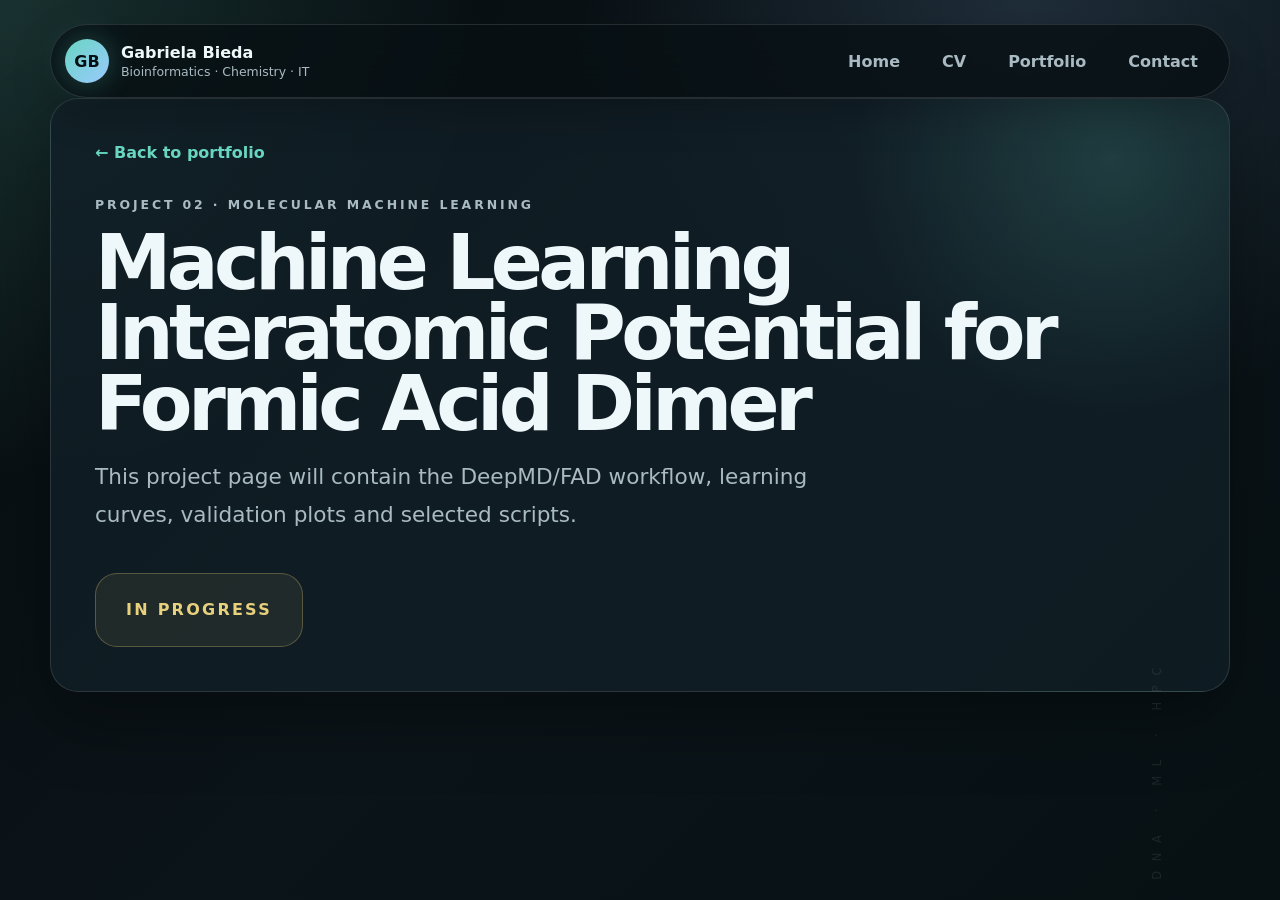
==== projects/deepmd/index.html @ 8527cbe6 "Restructure portfolio projects and CSS file" ====
<!DOCTYPE html>
<html lang="en">
<head>
  <meta charset="UTF-8" />
  <meta name="viewport" content="width=device-width, initial-scale=1.0" />
  <title>Machine Learning Interatomic Potential for Formic Acid Dimer | Gabriela Bieda</title>
  <link rel="stylesheet" href="../../css/main.css" />
  <link rel="stylesheet" href="../../css/portfolio_start.css" />
</head>
<body>
  <div class="site">
    <header class="topbar">
      <a class="brand" href="../../index.html#home" aria-label="Go to home page">
        <span class="brand-mark">GB</span>
        <span>
          <strong>Gabriela Bieda</strong>
          <small>Bioinformatics · Chemistry · IT</small>
        </span>
      </a>

      <nav class="nav" aria-label="Main navigation">
        <a class="nav-link" href="../../index.html#home">Home</a>
        <a class="nav-link" href="../../index.html#cv">CV</a>
        <a class="nav-link" href="../../index.html#portfolio">Portfolio</a>
        <a class="nav-link" href="../../index.html#contact">Contact</a>
      </nav>
    </header>

    <main class="project-layout">
      <section class="project-hero placeholder-hero">
        <a class="back-link" href="../../index.html#portfolio">← Back to portfolio</a>
        <p class="eyebrow">Project 02 · Molecular machine learning</p>
        <h1>Machine Learning Interatomic Potential for Formic Acid Dimer</h1>
        <p class="lead">This project page will contain the DeepMD/FAD workflow, learning curves, validation plots and selected scripts.</p>
        <div class="status-card">In progress</div>
      </section>
    </main>
  </div>
</body>
</html>
---- css/main.css ----
:root {
  --bg: #081014;
  --bg-soft: #101b22;
  --panel: rgba(17, 31, 39, 0.86);
  --panel-strong: #132a36;
  --text: #eef8fb;
  --muted: #a9bac2;
  --line: rgba(255, 255, 255, 0.12);
  --accent: #68d6c1;
  --accent-2: #9ac9ff;
  --chem: #e8d17d;
  --shadow: 0 24px 70px rgba(0, 0, 0, 0.36);
  --radius: 28px;
}

* {
  box-sizing: border-box;
}

html {
  scroll-behavior: smooth;
}

body {
  margin: 0;
  min-height: 100vh;
  font-family: Inter, ui-sans-serif, system-ui, -apple-system, BlinkMacSystemFont, "Segoe UI", sans-serif;
  color: var(--text);
  background:
    radial-gradient(circle at top left, rgba(104, 214, 193, 0.18), transparent 30rem),
    radial-gradient(circle at 80% 0%, rgba(154, 201, 255, 0.14), transparent 28rem),
    linear-gradient(135deg, #070d10 0%, #0b1419 50%, #071114 100%);
}

body::before {
  content: "";
  position: fixed;
  inset: 0;
  pointer-events: none;
  opacity: 0.12;
  background-image:
    linear-gradient(rgba(255,255,255,.06) 1px, transparent 1px),
    linear-gradient(90deg, rgba(255,255,255,.06) 1px, transparent 1px);
  background-size: 44px 44px;
  mask-image: linear-gradient(to bottom, black, transparent 85%);
}

body::after {
  content: "C  H  N  O   ·   DNA   ·   ML   ·   HPC";
  position: fixed;
  right: -4rem;
  bottom: 3rem;
  transform: rotate(-90deg);
  color: rgba(255,255,255,0.08);
  letter-spacing: .6rem;
  font-size: .72rem;
  pointer-events: none;
}

a {
  color: inherit;
}

img {
  display: block;
  width: 100%;
}

h1,
h2,
h3,
p {
  margin-top: 0;
}

h1 {
  margin-bottom: 18px;
  font-size: clamp(2.8rem, 7vw, 6.6rem);
  line-height: .92;
  letter-spacing: -0.06em;
}

h2 {
  margin-bottom: 16px;
  font-size: clamp(1.8rem, 3.3vw, 3.1rem);
  letter-spacing: -0.04em;
}

h3 {
  margin-bottom: 8px;
}

.site {
  width: min(1180px, calc(100% - 32px));
  margin: 0 auto;
  padding: 24px 0 64px;
}

.topbar {
  position: sticky;
  top: 16px;
  z-index: 10;
  display: flex;
  align-items: center;
  justify-content: space-between;
  gap: 18px;
  padding: 14px;
  border: 1px solid var(--line);
  border-radius: 999px;
  background: rgba(8, 16, 20, 0.82);
  backdrop-filter: blur(18px);
  box-shadow: 0 14px 40px rgba(0, 0, 0, 0.22);
}

.brand {
  display: inline-flex;
  align-items: center;
  gap: 12px;
  text-decoration: none;
  min-width: 230px;
}

.brand-mark {
  display: grid;
  place-items: center;
  width: 44px;
  height: 44px;
  border-radius: 50%;
  color: #071114;
  font-weight: 800;
  background: linear-gradient(135deg, var(--accent), var(--accent-2));
  box-shadow: 0 0 28px rgba(104, 214, 193, 0.28);
}

.brand strong,
.brand small {
  display: block;
}

.brand small {
  margin-top: 2px;
  color: var(--muted);
  font-size: .78rem;
}

.nav {
  display: flex;
  align-items: center;
  gap: 8px;
  flex-wrap: wrap;
  justify-content: flex-end;
}

.nav-link {
  padding: 10px 16px;
  border: 1px solid transparent;
  border-radius: 999px;
  text-decoration: none;
  color: var(--muted);
  font-weight: 700;
  transition: .2s ease;
}

.nav-link:hover,
.site:not(:has(.page:target)) .nav-link[href="#home"],
.site:has(#home:target) .nav-link[href="#home"],
.site:has(#cv:target) .nav-link[href="#cv"],
.site:has(#portfolio:target) .nav-link[href="#portfolio"],
.site:has(#contact:target) .nav-link[href="#contact"] {
  color: var(--text);
  border-color: rgba(104, 214, 193, 0.24);
  background: rgba(104, 214, 193, 0.11);
}

.pages {
  position: relative;
  margin-top: 42px;
}

.page {
  display: none;
  animation: pageIn .35s ease both;
}

#home {
  display: block;
}

.page:target {
  display: block;
}

.pages:has(.page:target) #home {
  display: none;
}

.pages:has(#home:target) #home {
  display: block;
}

@keyframes pageIn {
  from {
    opacity: 0;
    transform: translateY(10px);
  }
  to {
    opacity: 1;
    transform: translateY(0);
  }
}

.eyebrow {
  margin: 0 0 12px;
  color: var(--accent);
  font-size: .78rem;
  font-weight: 800;
  letter-spacing: .18rem;
  text-transform: uppercase;
}

.lead {
  color: #dbe9ee;
  font-size: clamp(1.08rem, 2vw, 1.35rem);
  line-height: 1.75;
  max-width: 760px;
}

.button {
  display: inline-flex;
  align-items: center;
  justify-content: center;
  min-height: 46px;
  padding: 12px 20px;
  border-radius: 999px;
  font-weight: 800;
  text-decoration: none;
  transition: .2s ease;
}

.button.primary {
  color: #061315;
  background: linear-gradient(135deg, var(--accent), var(--accent-2));
  box-shadow: 0 12px 30px rgba(104,214,193,.24);
}

.button.secondary {
  margin-left: 8px;
  border: 1px solid var(--line);
  color: var(--text);
  background: rgba(255,255,255,.06);
}

.button:hover {
  transform: translateY(-2px);
}

.page-heading {
  max-width: 850px;
  padding: 44px;
  border: 1px solid var(--line);
  border-radius: var(--radius);
  background: rgba(17, 31, 39, 0.78);
  box-shadow: var(--shadow);
}

.page-heading h1 {
  font-size: clamp(2.4rem, 6vw, 5.6rem);
}

.page-heading p {
  color: var(--muted);
  line-height: 1.75;
}

.page-heading .button {
  position: relative;
  z-index: 1;
}

.cv-shell {
  margin-top: 28px;
  padding: 14px;
  border: 1px solid var(--line);
  border-radius: var(--radius);
  background: rgba(255,255,255,.04);
  box-shadow: var(--shadow);
}

.cv-frame {
  display: block;
  width: 100%;
  height: min(82vh, 980px);
  min-height: 620px;
  border: 0;
  border-radius: 18px;
  background: #fff;
}

.contact-grid {
  display: grid;
  grid-template-columns: repeat(3, 1fr);
  gap: 18px;
  margin-top: 28px;
}

.contact-card {
  display: flex;
  flex-direction: column;
  gap: 10px;
  min-height: 170px;
  justify-content: center;
  padding: 26px;
  border: 1px solid var(--line);
  border-radius: var(--radius);
  text-decoration: none;
  background: rgba(17, 31, 39, 0.78);
  box-shadow: var(--shadow);
  transition: .2s ease;
}

.contact-card:hover {
  transform: translateY(-4px);
  border-color: rgba(104,214,193,.38);
}

.contact-card span {
  color: var(--accent);
  font-weight: 900;
  letter-spacing: .1rem;
  text-transform: uppercase;
  font-size: .76rem;
}

.contact-card strong {
  font-size: clamp(1rem, 2vw, 1.25rem);
  overflow-wrap: anywhere;
}

@media (max-width: 920px) {
  .topbar {
    align-items: flex-start;
    border-radius: 28px;
    flex-direction: column;
  }

  .nav {
    width: 100%;
    justify-content: flex-start;
  }

  .contact-grid {
    grid-template-columns: 1fr;
  }
}

@media (max-width: 620px) {
  .site {
    width: min(100% - 18px, 1180px);
    padding-top: 10px;
  }

  .topbar,
  .page-heading {
    padding: 22px;
  }

  .brand {
    min-width: 0;
  }

  .nav-link {
    padding: 9px 12px;
    font-size: .92rem;
  }

  .button.secondary {
    margin-left: 0;
    margin-top: 10px;
  }

  .cv-frame {
    min-height: 520px;
  }
}
---- css/portfolio_start.css ----
.project-layout {
  display: grid;
  gap: 28px;
}

.project-hero {
  padding: 44px;
  border: 1px solid var(--line);
  border-radius: var(--radius);
  background:
    radial-gradient(circle at 90% 10%, rgba(104,214,193,.16), transparent 16rem),
    rgba(17, 31, 39, 0.78);
  box-shadow: var(--shadow);
}

.project-hero h1 {
  font-size: clamp(2.4rem, 6vw, 5.6rem);
}

.project-hero p,
.project-section p,
.project-section li,
.project-meta-card p {
  color: var(--muted);
  line-height: 1.75;
}

.back-link {
  display: inline-flex;
  margin-bottom: 32px;
  color: var(--accent);
  font-weight: 900;
  text-decoration: none;
}

.project-actions {
  display: flex;
  flex-wrap: wrap;
  gap: 10px;
  margin-top: 28px;
}

.project-meta-grid {
  display: grid;
  grid-template-columns: repeat(3, 1fr);
  gap: 18px;
}

.project-meta-card,
.project-section,
.figure-card {
  padding: 28px;
  border: 1px solid var(--line);
  border-radius: var(--radius);
  background: rgba(17, 31, 39, 0.78);
  box-shadow: var(--shadow);
}

.project-meta-card span {
  display: block;
  margin-bottom: 8px;
  color: var(--accent);
  font-size: .76rem;
  font-weight: 900;
  letter-spacing: .12rem;
  text-transform: uppercase;
}

.project-section h2 {
  font-size: clamp(1.8rem, 3vw, 2.7rem);
}

.workflow-list {
  display: grid;
  gap: 12px;
  padding: 0;
  margin: 0;
  list-style: none;
}

.workflow-list li {
  padding: 14px 16px;
  border: 1px solid rgba(255,255,255,.1);
  border-radius: 18px;
  background: rgba(255,255,255,.045);
}

.figure-grid {
  display: grid;
  grid-template-columns: repeat(2, 1fr);
  gap: 18px;
}

.figure-placeholder {
  display: grid;
  min-height: 230px;
  place-items: center;
  border: 1px dashed rgba(154,201,255,.36);
  border-radius: 22px;
  color: var(--muted);
  background: rgba(255,255,255,.035);
  text-align: center;
}

.status-card {
  display: inline-flex;
  align-items: center;
  justify-content: center;
  min-height: 74px;
  margin-top: 18px;
  padding: 20px 30px;
  border: 1px solid rgba(232,209,125,.28);
  border-radius: 22px;
  color: var(--chem);
  background: rgba(232,209,125,.08);
  font-size: 1rem;
  font-weight: 900;
  text-transform: uppercase;
  letter-spacing: .14rem;
}

@media (max-width: 920px) {
  .project-meta-grid,
  .figure-grid {
    grid-template-columns: 1fr;
  }
}

@media (max-width: 620px) {
  .project-hero,
  .project-meta-card,
  .project-section,
  .figure-card {
    padding: 22px;
  }
}
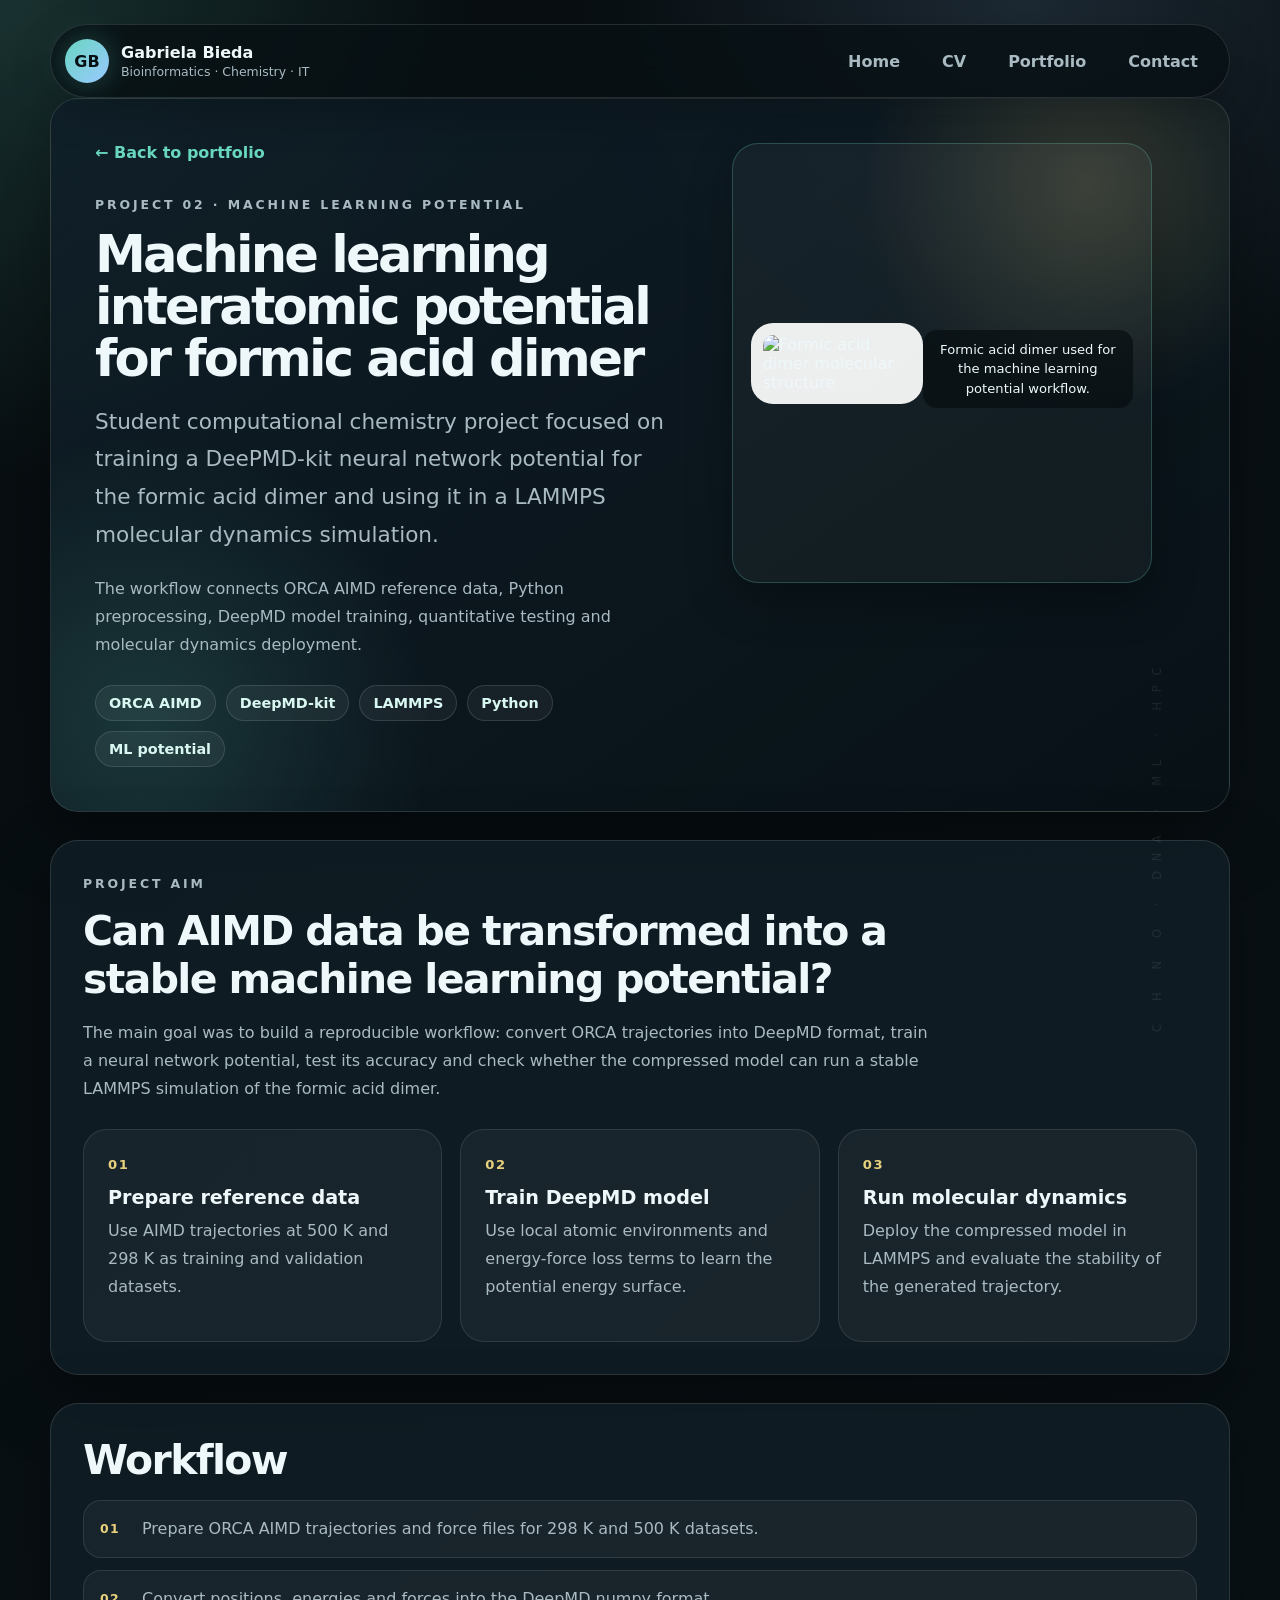
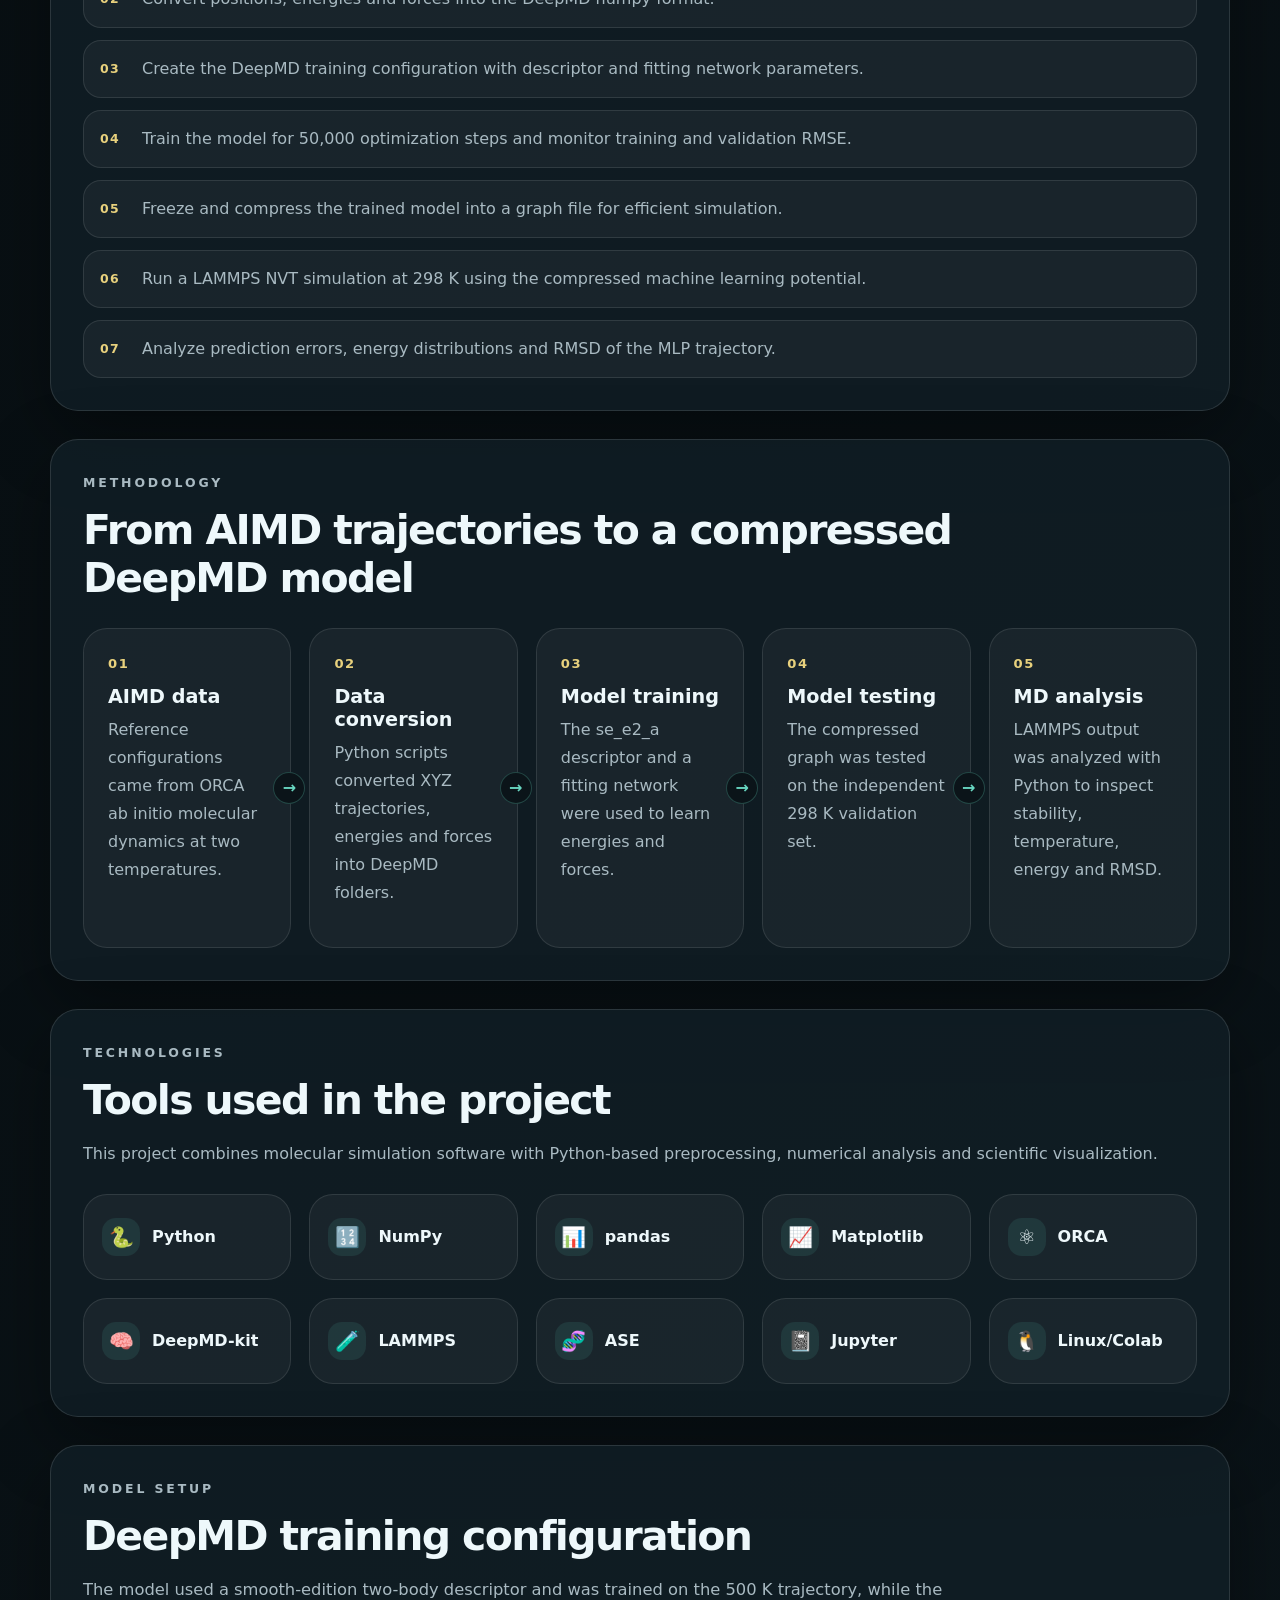
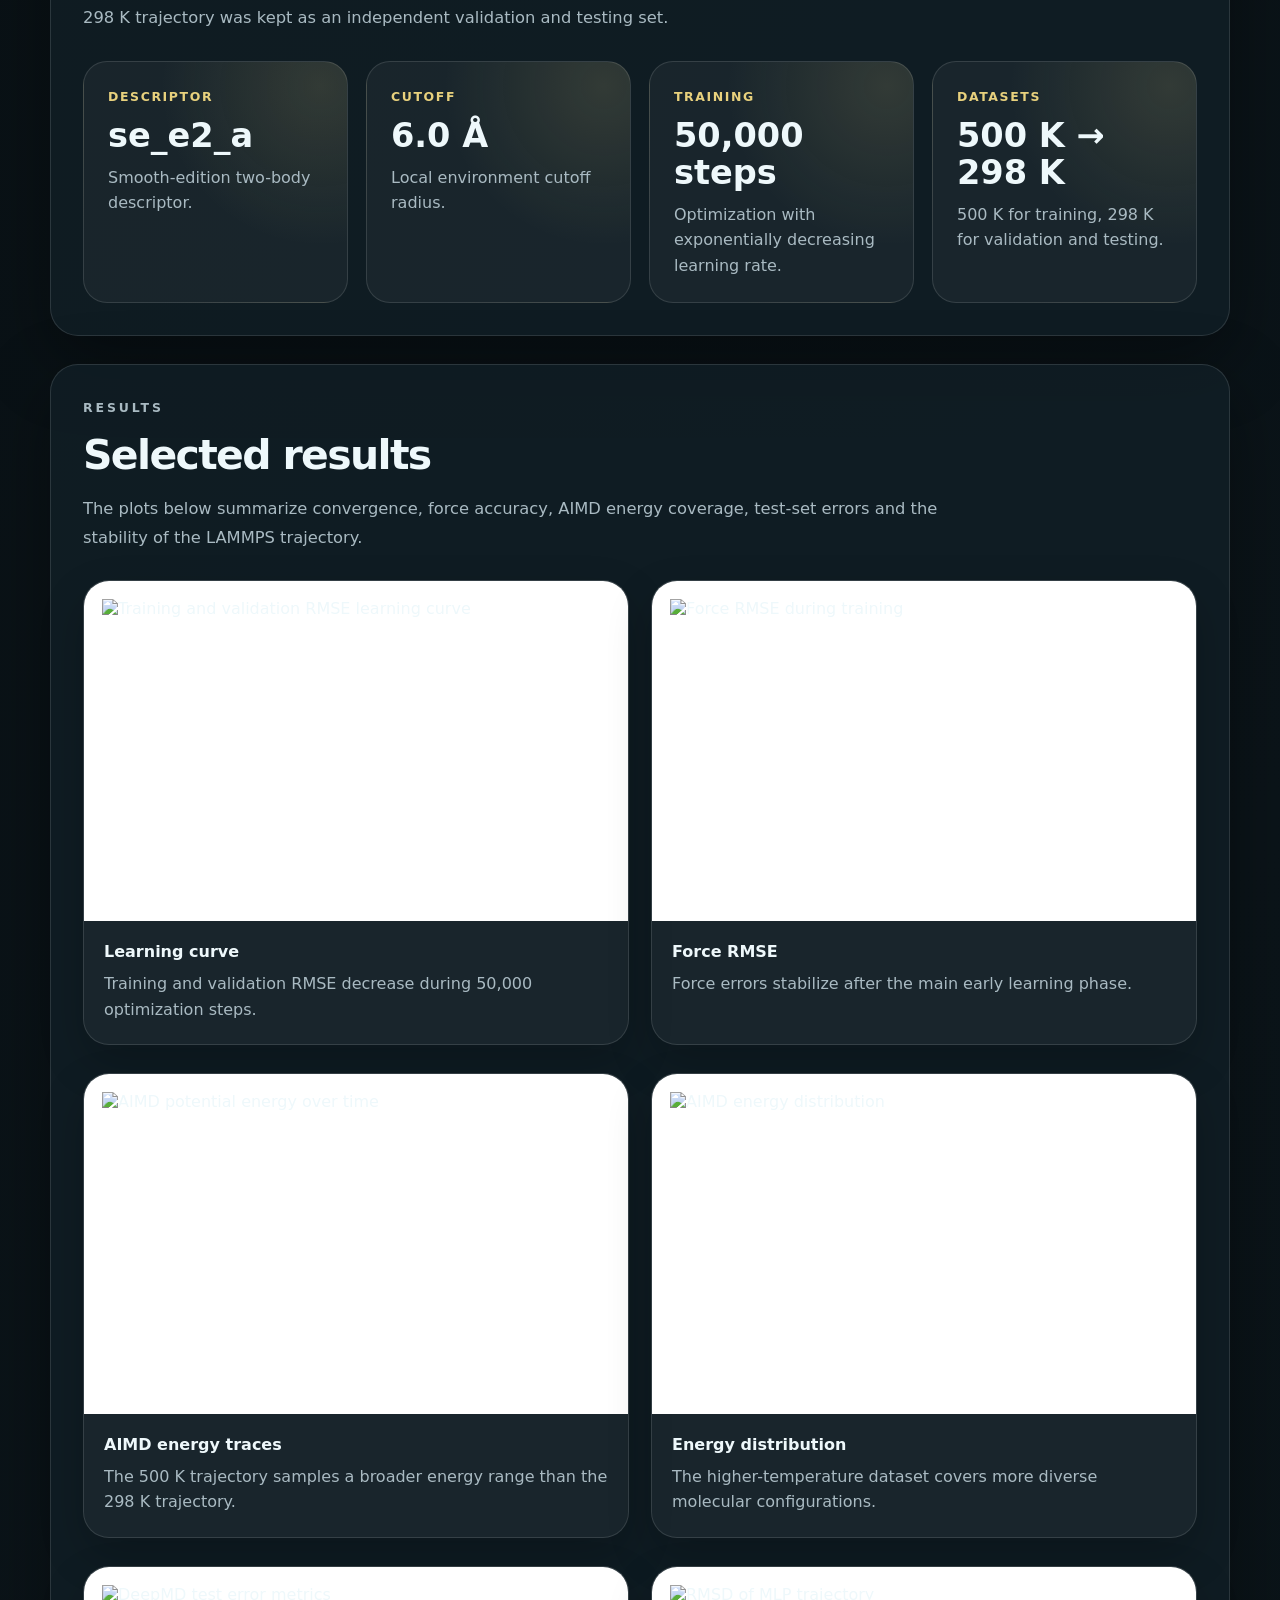
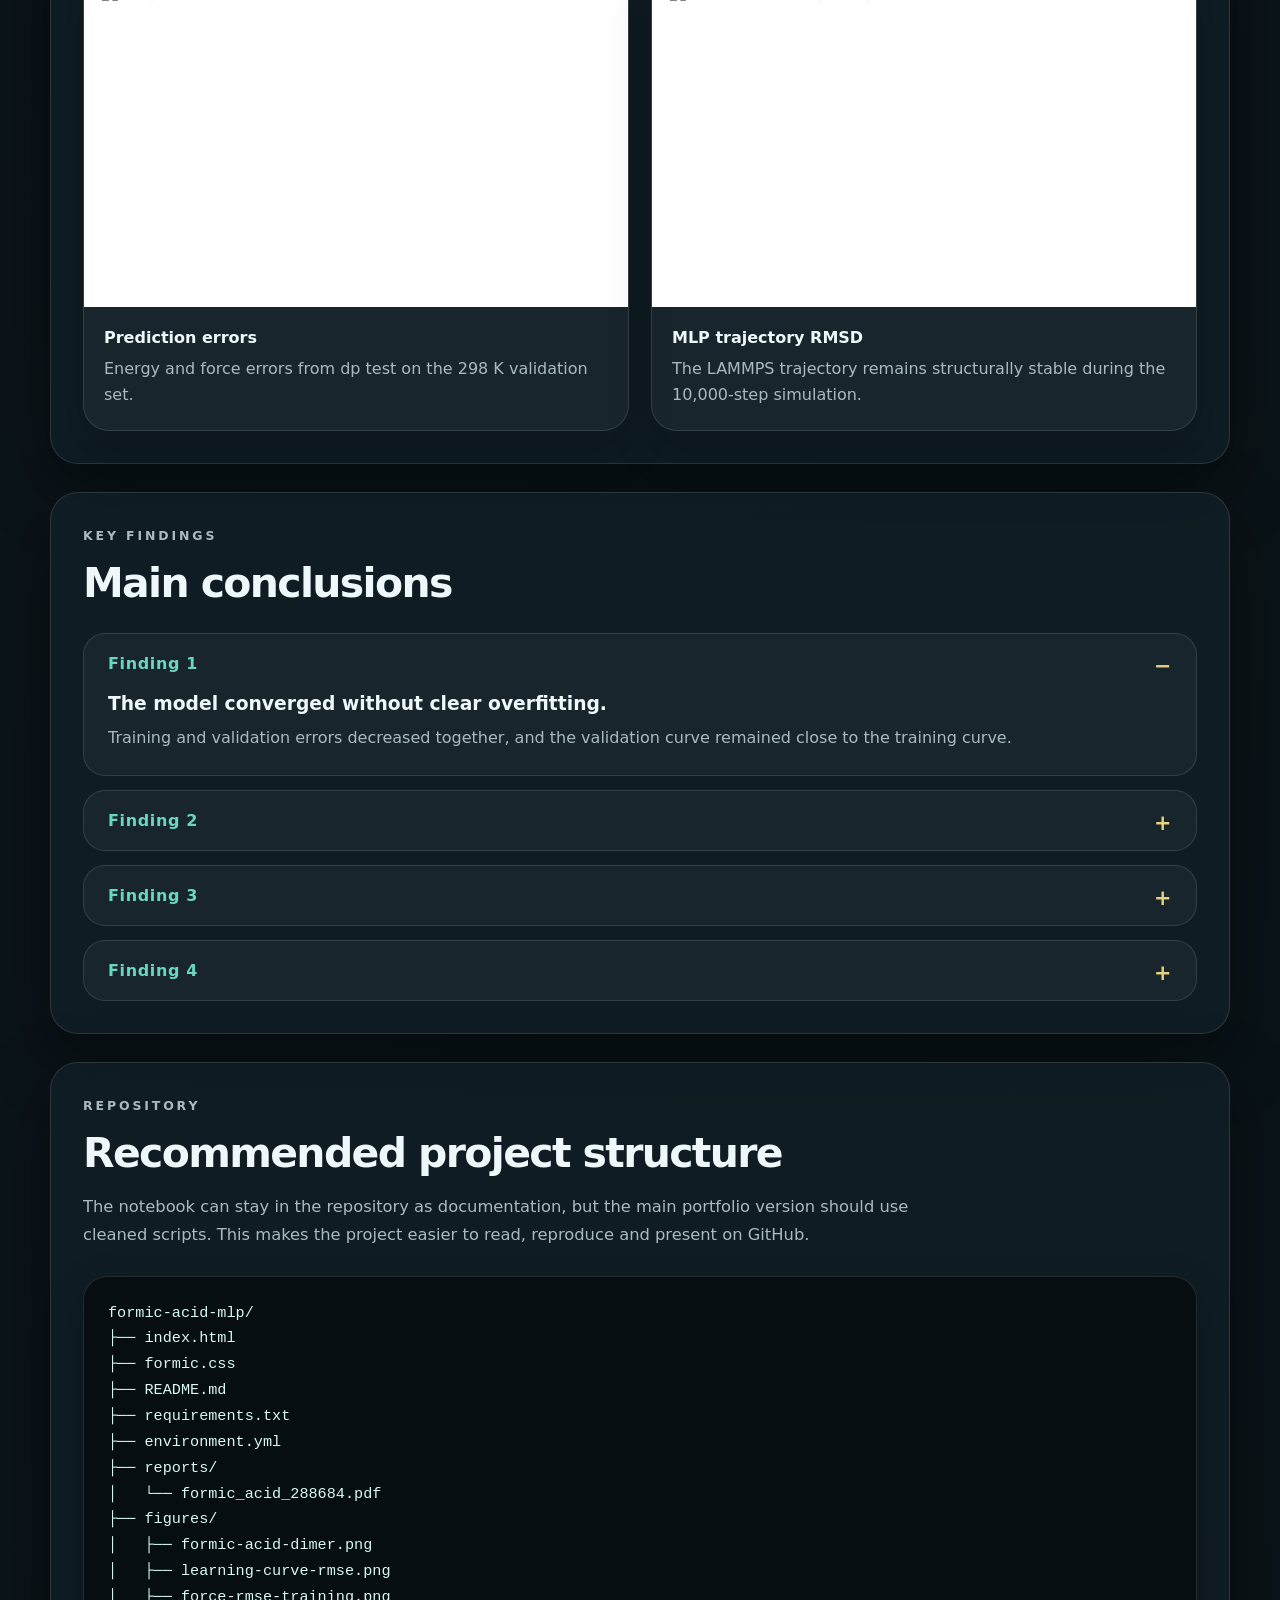
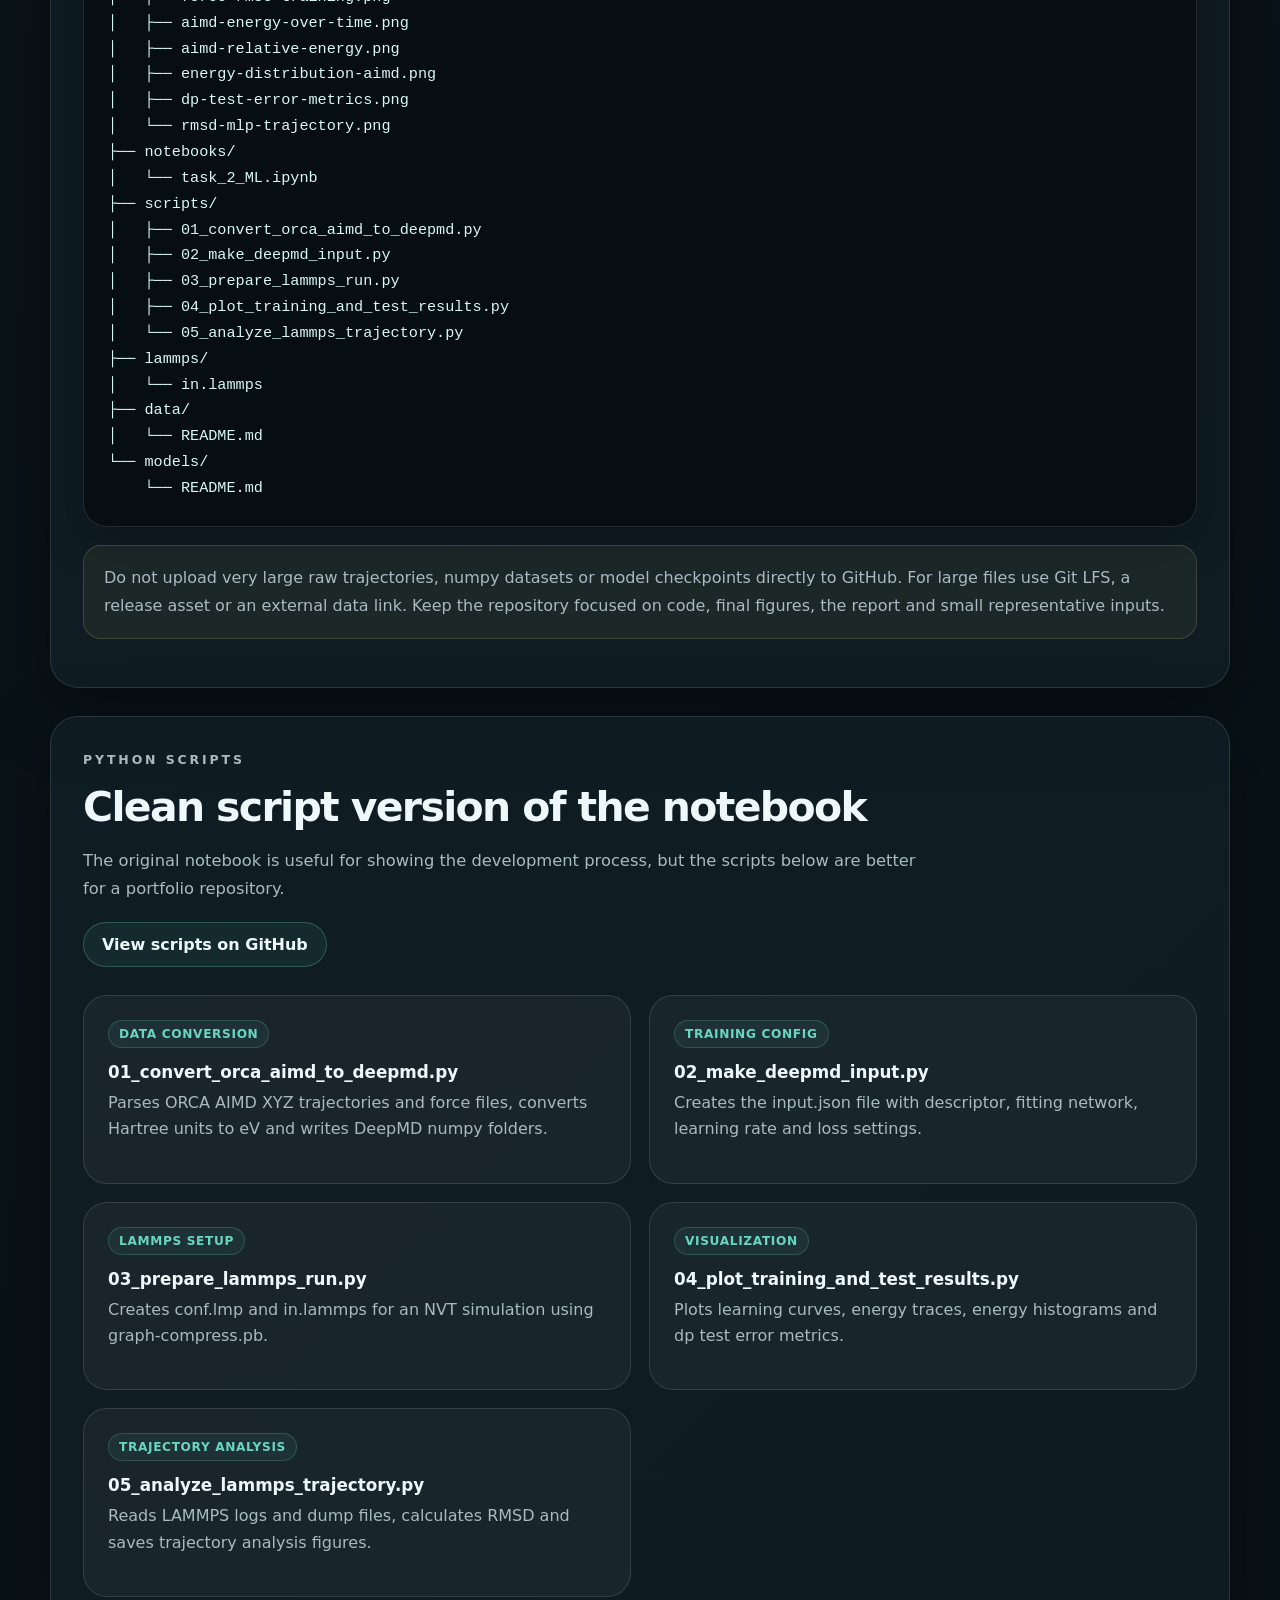
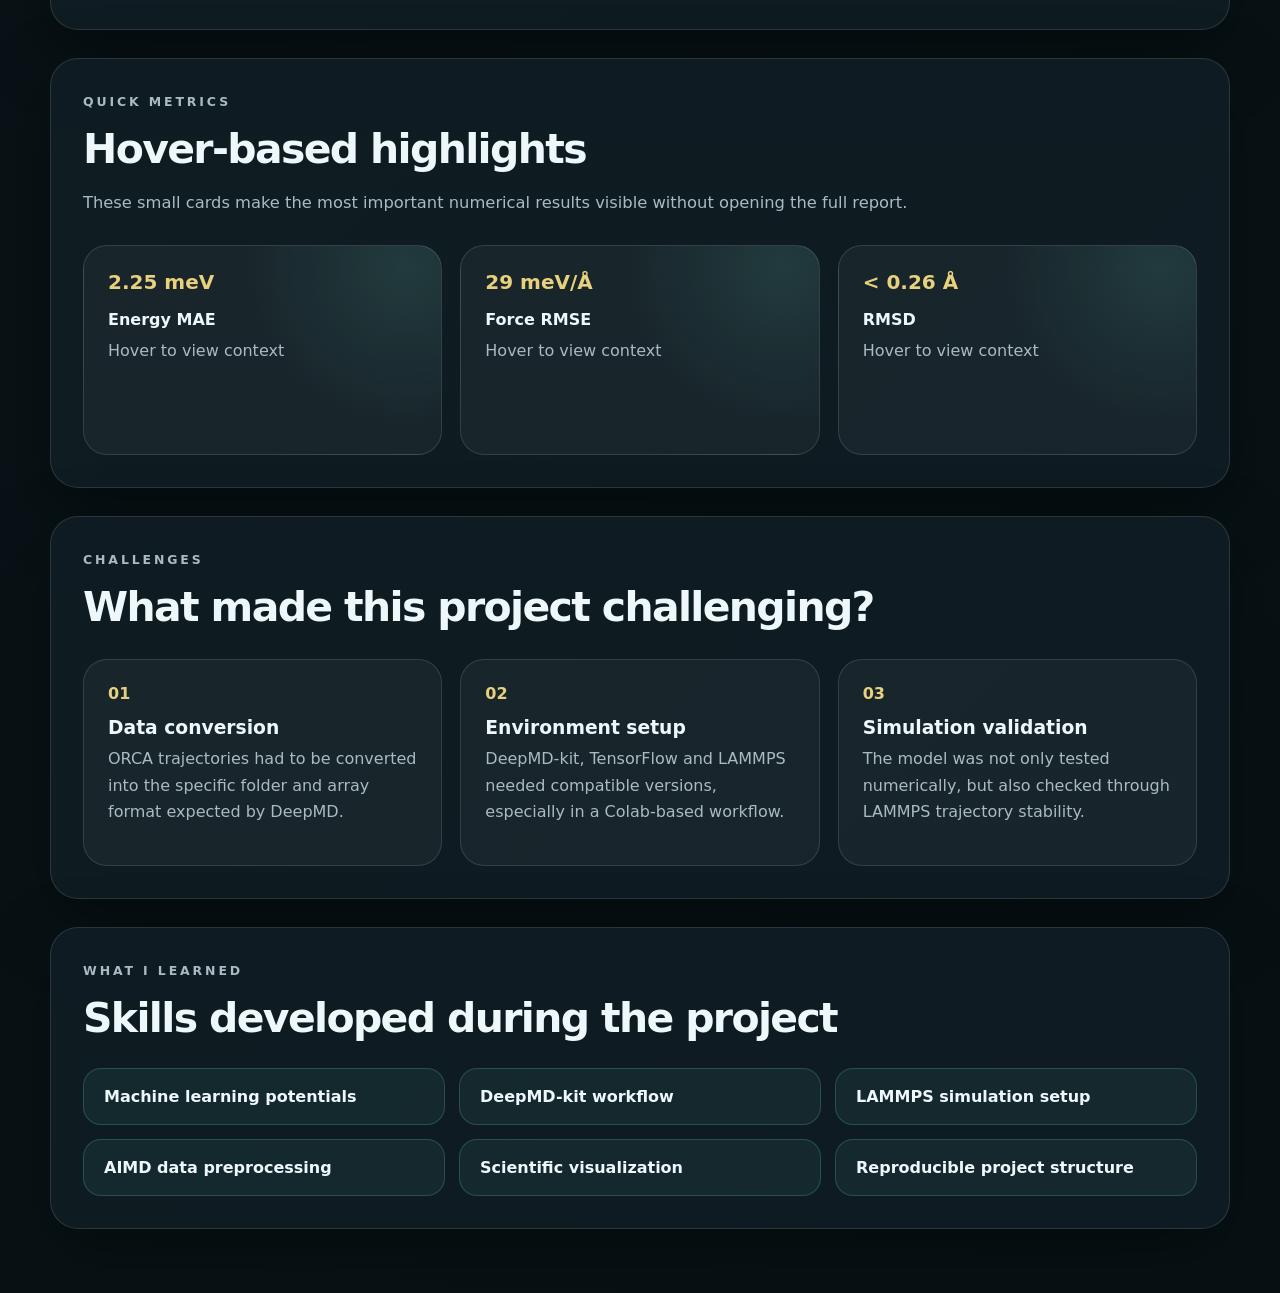
==== commit 88cb300e: "added scratch web for DeepMD site" ====
--- a/projects/deepmd/index.html
+++ b/projects/deepmd/index.html
@@ -3,9 +3,9 @@
 <head>
   <meta charset="UTF-8" />
   <meta name="viewport" content="width=device-width, initial-scale=1.0" />
-  <title>Machine Learning Interatomic Potential for Formic Acid Dimer | Gabriela Bieda</title>
+  <title>Formic Acid Dimer MLP | Gabriela Bieda</title>
   <link rel="stylesheet" href="../../css/main.css" />
-  <link rel="stylesheet" href="../../css/portfolio_start.css" />
+  <link rel="stylesheet" href="formic.css" />
 </head>
 <body>
   <div class="site">
@@ -27,14 +27,550 @@
     </header>
 
     <main class="project-layout">
-      <section class="project-hero placeholder-hero">
-        <a class="back-link" href="../../index.html#portfolio">← Back to portfolio</a>
-        <p class="eyebrow">Project 02 · Molecular machine learning</p>
-        <h1>Machine Learning Interatomic Potential for Formic Acid Dimer</h1>
-        <p class="lead">This project page will contain the DeepMD/FAD workflow, learning curves, validation plots and selected scripts.</p>
-        <div class="status-card">In progress</div>
+      <section class="project-hero" aria-labelledby="project-title">
+        <div class="hero-content">
+          <a class="back-link" href="../../index.html#portfolio">← Back to portfolio</a>
+          <p class="eyebrow">Project 02 · Machine learning potential</p>
+          <h1 id="project-title">Machine learning interatomic potential for formic acid dimer</h1>
+          <p class="lead">
+            Student computational chemistry project focused on training a DeePMD-kit neural network potential
+            for the formic acid dimer and using it in a LAMMPS molecular dynamics simulation.
+          </p>
+          <p class="hero-note">
+            The workflow connects ORCA AIMD reference data, Python preprocessing, DeepMD model training,
+            quantitative testing and molecular dynamics deployment.
+          </p>
+
+          <div class="method-badge-row" aria-label="Main project methods">
+            <span>ORCA AIMD</span>
+            <span>DeepMD-kit</span>
+            <span>LAMMPS</span>
+            <span>Python</span>
+            <span>ML potential</span>
+          </div>
+        </div>
+
+        <div class="hero-visuals" aria-label="Formic acid dimer preview">
+          <figure class="hero-figure hero-figure-single">
+            <img src="figures/formic-acid-dimer.png" alt="Formic acid dimer molecular structure" />
+            <figcaption class="carousel-caption">Formic acid dimer used for the machine learning potential workflow.</figcaption>
+          </figure>
+        </div>
+      </section>
+
+      <section class="project-section research-section" aria-labelledby="research-question-title">
+        <p class="eyebrow">Project aim</p>
+        <h2 id="research-question-title">Can AIMD data be transformed into a stable machine learning potential?</h2>
+        <p>
+          The main goal was to build a reproducible workflow: convert ORCA trajectories into DeepMD format,
+          train a neural network potential, test its accuracy and check whether the compressed model can run
+          a stable LAMMPS simulation of the formic acid dimer.
+        </p>
+
+        <div class="research-grid" aria-label="Project objectives">
+          <article class="research-card">
+            <span>01</span>
+            <h3>Prepare reference data</h3>
+            <p>Use AIMD trajectories at 500 K and 298 K as training and validation datasets.</p>
+          </article>
+
+          <article class="research-card">
+            <span>02</span>
+            <h3>Train DeepMD model</h3>
+            <p>Use local atomic environments and energy-force loss terms to learn the potential energy surface.</p>
+          </article>
+
+          <article class="research-card">
+            <span>03</span>
+            <h3>Run molecular dynamics</h3>
+            <p>Deploy the compressed model in LAMMPS and evaluate the stability of the generated trajectory.</p>
+          </article>
+        </div>
+      </section>
+
+      <section class="project-section" aria-labelledby="workflow-title">
+        <h2 id="workflow-title">Workflow</h2>
+        <ol class="workflow-list">
+          <li>Prepare ORCA AIMD trajectories and force files for 298 K and 500 K datasets.</li>
+          <li>Convert positions, energies and forces into the DeepMD numpy format.</li>
+          <li>Create the DeepMD training configuration with descriptor and fitting network parameters.</li>
+          <li>Train the model for 50,000 optimization steps and monitor training and validation RMSE.</li>
+          <li>Freeze and compress the trained model into a graph file for efficient simulation.</li>
+          <li>Run a LAMMPS NVT simulation at 298 K using the compressed machine learning potential.</li>
+          <li>Analyze prediction errors, energy distributions and RMSD of the MLP trajectory.</li>
+        </ol>
+      </section>
+
+      <section class="project-section" aria-labelledby="methodology-title">
+        <p class="eyebrow">Methodology</p>
+        <h2 id="methodology-title">From AIMD trajectories to a compressed DeepMD model</h2>
+
+        <div class="methodology-grid">
+          <article class="methodology-card">
+            <span class="step-number">01</span>
+            <h3>AIMD data</h3>
+            <p>Reference configurations came from ORCA ab initio molecular dynamics at two temperatures.</p>
+          </article>
+
+          <article class="methodology-card">
+            <span class="step-number">02</span>
+            <h3>Data conversion</h3>
+            <p>Python scripts converted XYZ trajectories, energies and forces into DeepMD folders.</p>
+          </article>
+
+          <article class="methodology-card">
+            <span class="step-number">03</span>
+            <h3>Model training</h3>
+            <p>The se_e2_a descriptor and a fitting network were used to learn energies and forces.</p>
+          </article>
+
+          <article class="methodology-card">
+            <span class="step-number">04</span>
+            <h3>Model testing</h3>
+            <p>The compressed graph was tested on the independent 298 K validation set.</p>
+          </article>
+
+          <article class="methodology-card">
+            <span class="step-number">05</span>
+            <h3>MD analysis</h3>
+            <p>LAMMPS output was analyzed with Python to inspect stability, temperature, energy and RMSD.</p>
+          </article>
+        </div>
+      </section>
+
+      <section class="project-section" aria-labelledby="technologies-title">
+        <p class="eyebrow">Technologies</p>
+        <h2 id="technologies-title">Tools used in the project</h2>
+        <p>
+          This project combines molecular simulation software with Python-based preprocessing,
+          numerical analysis and scientific visualization.
+        </p>
+
+        <div class="tech-grid" aria-label="Technologies used">
+          <article class="tech-card tooltip-card" tabindex="0">
+            <span>🐍</span>
+            <strong>Python</strong>
+            <p class="tech-tooltip">Used for parsing XYZ files, creating DeepMD folders, analyzing logs and generating plots.</p>
+          </article>
+
+          <article class="tech-card tooltip-card" tabindex="0">
+            <span>🔢</span>
+            <strong>NumPy</strong>
+            <p class="tech-tooltip">Used for coordinate arrays, energy arrays, force arrays and RMSD calculations.</p>
+          </article>
+
+          <article class="tech-card tooltip-card" tabindex="0">
+            <span>📊</span>
+            <strong>pandas</strong>
+            <p class="tech-tooltip">Used for reading LAMMPS output tables and saving analysis results as CSV files.</p>
+          </article>
+
+          <article class="tech-card tooltip-card" tabindex="0">
+            <span>📈</span>
+            <strong>Matplotlib</strong>
+            <p class="tech-tooltip">Used to plot learning curves, energy distributions, error metrics and RMSD.</p>
+          </article>
+
+          <article class="tech-card tooltip-card" tabindex="0">
+            <span>⚛️</span>
+            <strong>ORCA</strong>
+            <p class="tech-tooltip">Source of the AIMD trajectories used as reference data for the model.</p>
+          </article>
+
+          <article class="tech-card tooltip-card" tabindex="0">
+            <span>🧠</span>
+            <strong>DeepMD-kit</strong>
+            <p class="tech-tooltip">Used to train, freeze, compress and test the machine learning interatomic potential.</p>
+          </article>
+
+          <article class="tech-card tooltip-card" tabindex="0">
+            <span>🧪</span>
+            <strong>LAMMPS</strong>
+            <p class="tech-tooltip">Used to run molecular dynamics with the compressed DeepMD model.</p>
+          </article>
+
+          <article class="tech-card tooltip-card" tabindex="0">
+            <span>🧬</span>
+            <strong>ASE</strong>
+            <p class="tech-tooltip">Useful for reading molecular structures and preparing simulation input files.</p>
+          </article>
+
+          <article class="tech-card tooltip-card" tabindex="0">
+            <span>📓</span>
+            <strong>Jupyter</strong>
+            <p class="tech-tooltip">Used during exploratory development, debugging and plotting.</p>
+          </article>
+
+          <article class="tech-card tooltip-card" tabindex="0">
+            <span>🐧</span>
+            <strong>Linux/Colab</strong>
+            <p class="tech-tooltip">Used for command-line execution of DeepMD and LAMMPS workflows.</p>
+          </article>
+        </div>
+      </section>
+
+      <section class="project-section" aria-labelledby="model-title">
+        <p class="eyebrow">Model setup</p>
+        <h2 id="model-title">DeepMD training configuration</h2>
+        <p class="section-lead">
+          The model used a smooth-edition two-body descriptor and was trained on the 500 K trajectory,
+          while the 298 K trajectory was kept as an independent validation and testing set.
+        </p>
+
+        <div class="metric-grid">
+          <article class="metric-card">
+            <span>Descriptor</span>
+            <strong>se_e2_a</strong>
+            <p>Smooth-edition two-body descriptor.</p>
+          </article>
+
+          <article class="metric-card">
+            <span>Cutoff</span>
+            <strong>6.0 Å</strong>
+            <p>Local environment cutoff radius.</p>
+          </article>
+
+          <article class="metric-card">
+            <span>Training</span>
+            <strong>50,000 steps</strong>
+            <p>Optimization with exponentially decreasing learning rate.</p>
+          </article>
+
+          <article class="metric-card">
+            <span>Datasets</span>
+            <strong>500 K → 298 K</strong>
+            <p>500 K for training, 298 K for validation and testing.</p>
+          </article>
+        </div>
+      </section>
+
+      <section class="project-section" aria-labelledby="results-title">
+        <p class="eyebrow">Results</p>
+        <h2 id="results-title">Selected results</h2>
+        <p class="section-lead">
+          The plots below summarize convergence, force accuracy, AIMD energy coverage,
+          test-set errors and the stability of the LAMMPS trajectory.
+        </p>
+
+        <div class="results-grid results-grid-main">
+          <figure class="result-card result-card-wide">
+            <img src="figures/learning-curve-rmse.png" alt="Training and validation RMSE learning curve" />
+            <figcaption>
+              <strong>Learning curve</strong>
+              Training and validation RMSE decrease during 50,000 optimization steps.
+            </figcaption>
+          </figure>
+
+          <figure class="result-card result-card-wide">
+            <img src="figures/force-rmse-training.png" alt="Force RMSE during training" />
+            <figcaption>
+              <strong>Force RMSE</strong>
+              Force errors stabilize after the main early learning phase.
+            </figcaption>
+          </figure>
+        </div>
+
+        <div class="results-grid results-grid-main">
+          <figure class="result-card result-card-wide">
+            <img src="figures/aimd-energy-over-time.png" alt="AIMD potential energy over time" />
+            <figcaption>
+              <strong>AIMD energy traces</strong>
+              The 500 K trajectory samples a broader energy range than the 298 K trajectory.
+            </figcaption>
+          </figure>
+
+          <figure class="result-card result-card-wide">
+            <img src="figures/energy-distribution-aimd.png" alt="AIMD energy distribution" />
+            <figcaption>
+              <strong>Energy distribution</strong>
+              The higher-temperature dataset covers more diverse molecular configurations.
+            </figcaption>
+          </figure>
+        </div>
+
+        <div class="results-grid results-grid-main">
+          <figure class="result-card result-card-wide">
+            <img src="figures/dp-test-error-metrics.png" alt="DeepMD test error metrics" />
+            <figcaption>
+              <strong>Prediction errors</strong>
+              Energy and force errors from dp test on the 298 K validation set.
+            </figcaption>
+          </figure>
+
+          <figure class="result-card result-card-wide">
+            <img src="figures/rmsd-mlp-trajectory.png" alt="RMSD of MLP trajectory" />
+            <figcaption>
+              <strong>MLP trajectory RMSD</strong>
+              The LAMMPS trajectory remains structurally stable during the 10,000-step simulation.
+            </figcaption>
+          </figure>
+        </div>
+      </section>
+
+      <section class="project-section" aria-labelledby="findings-title">
+        <p class="eyebrow">Key findings</p>
+        <h2 id="findings-title">Main conclusions</h2>
+
+        <div class="findings-list">
+          <details class="finding-card" open>
+            <summary>Finding 1</summary>
+            <div>
+              <h3>The model converged without clear overfitting.</h3>
+              <p>
+                Training and validation errors decreased together, and the validation curve remained close to the training curve.
+              </p>
+            </div>
+          </details>
+
+          <details class="finding-card">
+            <summary>Finding 2</summary>
+            <div>
+              <h3>The 500 K trajectory was a useful training set.</h3>
+              <p>
+                It sampled a wider region of the potential energy surface, while 298 K provided a lower-temperature validation test.
+              </p>
+            </div>
+          </details>
+
+          <details class="finding-card">
+            <summary>Finding 3</summary>
+            <div>
+              <h3>The final test errors were low.</h3>
+              <p>
+                The model reached 2.25 meV energy MAE, 2.89 meV energy RMSE, 23 meV/Å force MAE and 29 meV/Å force RMSE.
+              </p>
+            </div>
+          </details>
+
+          <details class="finding-card">
+            <summary>Finding 4</summary>
+            <div>
+              <h3>The compressed model produced a stable trajectory.</h3>
+              <p>
+                RMSD stayed below approximately 0.26 Å during the 10,000-step LAMMPS simulation at 298 K.
+              </p>
+            </div>
+          </details>
+        </div>
+      </section>
+
+      <section class="project-section" aria-labelledby="repo-title">
+        <p class="eyebrow">Repository</p>
+        <h2 id="repo-title">Recommended project structure</h2>
+        <p class="section-lead">
+          The notebook can stay in the repository as documentation, but the main portfolio version should use cleaned scripts.
+          This makes the project easier to read, reproduce and present on GitHub.
+        </p>
+
+        <pre class="repo-tree"><code>formic-acid-mlp/
+├── index.html
+├── formic.css
+├── README.md
+├── requirements.txt
+├── environment.yml
+├── reports/
+│   └── formic_acid_288684.pdf
+├── figures/
+│   ├── formic-acid-dimer.png
+│   ├── learning-curve-rmse.png
+│   ├── force-rmse-training.png
+│   ├── aimd-energy-over-time.png
+│   ├── aimd-relative-energy.png
+│   ├── energy-distribution-aimd.png
+│   ├── dp-test-error-metrics.png
+│   └── rmsd-mlp-trajectory.png
+├── notebooks/
+│   └── task_2_ML.ipynb
+├── scripts/
+│   ├── 01_convert_orca_aimd_to_deepmd.py
+│   ├── 02_make_deepmd_input.py
+│   ├── 03_prepare_lammps_run.py
+│   ├── 04_plot_training_and_test_results.py
+│   └── 05_analyze_lammps_trajectory.py
+├── lammps/
+│   └── in.lammps
+├── data/
+│   └── README.md
+└── models/
+    └── README.md</code></pre>
+
+        <p class="repo-note">
+          Do not upload very large raw trajectories, numpy datasets or model checkpoints directly to GitHub.
+          For large files use Git LFS, a release asset or an external data link. Keep the repository focused on code,
+          final figures, the report and small representative inputs.
+        </p>
+      </section>
+
+      <section class="project-section" aria-labelledby="scripts-title">
+        <p class="eyebrow">Python scripts</p>
+        <h2 id="scripts-title">Clean script version of the notebook</h2>
+        <p class="section-lead">
+          The original notebook is useful for showing the development process, but the scripts below are better for a portfolio repository.
+        </p>
+
+        <div class="section-actions">
+          <a class="github-button" href="https://github.com/Gabii3355/Gabii3355.github.io/tree/main/projects/formic-acid-mlp/scripts" target="_blank" rel="noopener noreferrer">
+            View scripts on GitHub
+          </a>
+        </div>
+
+        <div class="script-grid">
+          <article class="script-card">
+            <span class="script-tag">Data conversion</span>
+            <h3>01_convert_orca_aimd_to_deepmd.py</h3>
+            <p>Parses ORCA AIMD XYZ trajectories and force files, converts Hartree units to eV and writes DeepMD numpy folders.</p>
+          </article>
+
+          <article class="script-card">
+            <span class="script-tag">Training config</span>
+            <h3>02_make_deepmd_input.py</h3>
+            <p>Creates the input.json file with descriptor, fitting network, learning rate and loss settings.</p>
+          </article>
+
+          <article class="script-card">
+            <span class="script-tag">LAMMPS setup</span>
+            <h3>03_prepare_lammps_run.py</h3>
+            <p>Creates conf.lmp and in.lammps for an NVT simulation using graph-compress.pb.</p>
+          </article>
+
+          <article class="script-card">
+            <span class="script-tag">Visualization</span>
+            <h3>04_plot_training_and_test_results.py</h3>
+            <p>Plots learning curves, energy traces, energy histograms and dp test error metrics.</p>
+          </article>
+
+          <article class="script-card">
+            <span class="script-tag">Trajectory analysis</span>
+            <h3>05_analyze_lammps_trajectory.py</h3>
+            <p>Reads LAMMPS logs and dump files, calculates RMSD and saves trajectory analysis figures.</p>
+          </article>
+        </div>
+      </section>
+
+      <section class="project-section" aria-labelledby="interactive-title">
+        <p class="eyebrow">Quick metrics</p>
+        <h2 id="interactive-title">Hover-based highlights</h2>
+        <p class="section-lead">
+          These small cards make the most important numerical results visible without opening the full report.
+        </p>
+
+        <div class="interactive-grid">
+          <article class="interactive-card">
+            <span class="position-label">2.25 meV</span>
+            <strong>Energy MAE</strong>
+            <p>Hover to view context</p>
+            <div class="data-popup">
+              <span>dp test on 298 K validation set</span>
+              <span>Energy RMSE: 2.89 meV</span>
+            </div>
+          </article>
+
+          <article class="interactive-card">
+            <span class="position-label">29 meV/Å</span>
+            <strong>Force RMSE</strong>
+            <p>Hover to view context</p>
+            <div class="data-popup">
+              <span>Force MAE: 23 meV/Å</span>
+              <span>Small force errors support stable MD</span>
+            </div>
+          </article>
+
+          <article class="interactive-card">
+            <span class="position-label">&lt; 0.26 Å</span>
+            <strong>RMSD</strong>
+            <p>Hover to view context</p>
+            <div class="data-popup">
+              <span>10,000-step LAMMPS trajectory</span>
+              <span>NVT simulation at 298 K</span>
+            </div>
+          </article>
+        </div>
+      </section>
+
+      <section class="project-section" aria-labelledby="challenges-title">
+        <p class="eyebrow">Challenges</p>
+        <h2 id="challenges-title">What made this project challenging?</h2>
+
+        <div class="challenge-grid">
+          <article class="challenge-card">
+            <span>01</span>
+            <h3>Data conversion</h3>
+            <p>ORCA trajectories had to be converted into the specific folder and array format expected by DeepMD.</p>
+          </article>
+
+          <article class="challenge-card">
+            <span>02</span>
+            <h3>Environment setup</h3>
+            <p>DeepMD-kit, TensorFlow and LAMMPS needed compatible versions, especially in a Colab-based workflow.</p>
+          </article>
+
+          <article class="challenge-card">
+            <span>03</span>
+            <h3>Simulation validation</h3>
+            <p>The model was not only tested numerically, but also checked through LAMMPS trajectory stability.</p>
+          </article>
+        </div>
+      </section>
+
+      <section class="project-section" aria-labelledby="learned-title">
+        <p class="eyebrow">What I learned</p>
+        <h2 id="learned-title">Skills developed during the project</h2>
+
+        <div class="learned-grid">
+          <article>Machine learning potentials</article>
+          <article>DeepMD-kit workflow</article>
+          <article>LAMMPS simulation setup</article>
+          <article>AIMD data preprocessing</article>
+          <article>Scientific visualization</article>
+          <article>Reproducible project structure</article>
+        </div>
       </section>
     </main>
   </div>
+
+  <div class="image-lightbox" id="image-lightbox" aria-hidden="true">
+    <button class="lightbox-close" type="button" aria-label="Close image preview">×</button>
+    <img id="lightbox-image" src="" alt="" />
+  </div>
+
+  <script>
+    document.addEventListener("DOMContentLoaded", () => {
+      const lightbox = document.getElementById("image-lightbox");
+      const lightboxImage = document.getElementById("lightbox-image");
+      const closeButton = document.querySelector(".lightbox-close");
+
+      document.querySelectorAll(".result-card img, .hero-figure img").forEach((image) => {
+        image.addEventListener("click", () => {
+          lightboxImage.src = image.src;
+          lightboxImage.alt = image.alt;
+          lightbox.classList.add("is-open");
+          lightbox.setAttribute("aria-hidden", "false");
+          document.body.classList.add("lightbox-open");
+        });
+      });
+
+      function closeLightbox() {
+        lightbox.classList.remove("is-open");
+        lightbox.setAttribute("aria-hidden", "true");
+        lightboxImage.src = "";
+        lightboxImage.alt = "";
+        document.body.classList.remove("lightbox-open");
+      }
+
+      closeButton.addEventListener("click", closeLightbox);
+
+      lightbox.addEventListener("click", (event) => {
+        if (event.target === lightbox) {
+          closeLightbox();
+        }
+      });
+
+      document.addEventListener("keydown", (event) => {
+        if (event.key === "Escape" && lightbox.classList.contains("is-open")) {
+          closeLightbox();
+        }
+      });
+    });
+  </script>
 </body>
 </html>
--- a/projects/deepmd/formic.css
+++ b/projects/deepmd/formic.css
@@ -0,0 +1,1145 @@
+.project-layout {
+  display: grid;
+  gap: 28px;
+}
+
+/* =========================
+   Hero
+   ========================= */
+
+.project-hero {
+  display: grid;
+  grid-template-columns: minmax(0, 1.08fr) minmax(280px, 0.92fr);
+  gap: 32px;
+  align-items: start;
+  padding: 44px;
+  border: 1px solid var(--line);
+  border-radius: var(--radius);
+  background:
+    radial-gradient(circle at 88% 12%, rgba(232, 209, 125, 0.18), transparent 14rem),
+    radial-gradient(circle at 8% 88%, rgba(104, 214, 193, 0.16), transparent 18rem),
+    linear-gradient(145deg, rgba(16, 31, 41, 0.92), rgba(8, 18, 23, 0.82));
+  box-shadow: var(--shadow);
+  overflow: hidden;
+}
+
+.hero-content {
+  display: flex;
+  flex-direction: column;
+  justify-content: center;
+}
+
+.back-link {
+  display: inline-flex;
+  width: fit-content;
+  margin-bottom: 32px;
+  color: var(--accent);
+  font-weight: 900;
+  text-decoration: none;
+}
+
+.project-hero h1 {
+  max-width: 820px;
+  margin-bottom: 18px;
+  font-size: clamp(2rem, 4vw, 4rem);
+  line-height: 1.02;
+  letter-spacing: -0.055em;
+}
+
+.project-hero p,
+.project-section p,
+.project-section li {
+  color: var(--muted);
+  line-height: 1.75;
+}
+
+.hero-note {
+  max-width: 760px;
+  margin-bottom: 0;
+}
+
+.method-badge-row {
+  display: flex;
+  flex-wrap: wrap;
+  gap: 10px;
+  margin-top: 26px;
+}
+
+.method-badge-row span {
+  padding: 9px 13px;
+  border: 1px solid rgba(255, 255, 255, 0.12);
+  border-radius: 999px;
+  color: #d9f8f2;
+  background: rgba(255, 255, 255, 0.05);
+  font-size: 0.9rem;
+  font-weight: 700;
+}
+
+.hero-visuals {
+  display: flex;
+  flex-direction: column;
+  gap: 22px;
+  justify-self: center;
+  align-self: start;
+  width: min(100%, 420px);
+}
+
+.hero-figure {
+  display: inline-flex;
+  align-items: center;
+  justify-content: center;
+  width: 100%;
+  min-height: 340px;
+  margin: 0;
+  padding: 18px;
+  border: 1px solid rgba(104, 214, 193, 0.25);
+  border-radius: 26px;
+  background: rgba(255, 255, 255, 0.04);
+  box-shadow: 0 18px 45px rgba(0, 0, 0, 0.28);
+  overflow: visible;
+}
+
+.hero-figure img {
+  display: block;
+  width: 340px;
+  max-width: 100%;
+  height: auto;
+  max-height: 310px;
+  object-fit: contain;
+}
+
+.carousel-figure {
+  position: relative;
+  display: flex;
+  flex-direction: column;
+  align-items: stretch;
+  justify-content: space-between;
+  min-height: 360px;
+}
+
+.carousel-figure img {
+  align-self: center;
+  transition: opacity 0.25s ease;
+}
+
+.carousel-caption {
+  margin-top: 12px;
+  padding: 10px 12px;
+  border-radius: 14px;
+  color: var(--text);
+  background: rgba(4, 10, 13, 0.62);
+  font-size: 0.82rem;
+  line-height: 1.45;
+  text-align: center;
+  word-break: break-word;
+}
+
+.carousel-controls {
+  display: flex;
+  align-items: center;
+  justify-content: center;
+  gap: 10px;
+}
+
+.carousel-controls button {
+  padding: 9px 13px;
+  border: 1px solid rgba(104, 214, 193, 0.28);
+  border-radius: 999px;
+  color: var(--text);
+  background: rgba(104, 214, 193, 0.08);
+  font-weight: 800;
+  cursor: pointer;
+}
+
+.carousel-controls button:hover,
+.carousel-controls button:focus-visible {
+  background: rgba(104, 214, 193, 0.16);
+}
+
+.slide-counter {
+  min-width: 48px;
+  color: var(--muted);
+  font-size: 0.85rem;
+  text-align: center;
+}
+
+.image-load-error {
+  opacity: 0.28;
+}
+
+/* =========================
+   Shared section styles
+   ========================= */
+
+.project-section {
+  padding: 32px;
+  border: 1px solid var(--line);
+  border-radius: var(--radius);
+  background: rgba(17, 31, 39, 0.78);
+  box-shadow: var(--shadow);
+}
+
+.project-section h2 {
+  max-width: 920px;
+  font-size: clamp(1.8rem, 3.2vw, 3rem);
+}
+
+.section-lead {
+  max-width: 860px;
+  color: var(--muted);
+  line-height: 1.75;
+  font-size: 1.02rem;
+}
+
+/* =========================
+   Research question
+   ========================= */
+
+.research-section > p {
+  max-width: 850px;
+}
+
+.research-grid {
+  display: grid;
+  grid-template-columns: repeat(3, 1fr);
+  gap: 18px;
+  margin-top: 26px;
+}
+
+.research-card {
+  padding: 24px;
+  border: 1px solid rgba(255, 255, 255, 0.1);
+  border-radius: 24px;
+  background: rgba(255, 255, 255, 0.045);
+}
+
+.research-card span,
+.step-number {
+  display: inline-flex;
+  margin-bottom: 14px;
+  color: var(--chem);
+  font-size: 0.82rem;
+  font-weight: 900;
+  letter-spacing: 0.1rem;
+}
+
+.research-card h3 {
+  font-size: 1.2rem;
+}
+
+.research-card p {
+  color: var(--muted);
+  line-height: 1.75;
+}
+
+/* =========================
+   Workflow
+   ========================= */
+
+.workflow-list {
+  display: grid;
+  gap: 12px;
+  padding: 0;
+  margin: 0;
+  counter-reset: workflow;
+  list-style: none;
+}
+
+.workflow-list li {
+  position: relative;
+  padding: 14px 16px 14px 58px;
+  border: 1px solid rgba(255, 255, 255, 0.1);
+  border-radius: 18px;
+  background: rgba(255, 255, 255, 0.045);
+}
+
+.workflow-list li::before {
+  counter-increment: workflow;
+  content: counter(workflow, decimal-leading-zero);
+  position: absolute;
+  left: 16px;
+  top: 50%;
+  transform: translateY(-50%);
+  color: var(--chem);
+  font-size: 0.78rem;
+  font-weight: 900;
+  letter-spacing: 0.08rem;
+}
+
+/* =========================
+   Methodology
+   ========================= */
+
+.methodology-grid {
+  display: grid;
+  grid-template-columns: repeat(5, minmax(0, 1fr));
+  gap: 18px;
+  margin-top: 26px;
+}
+
+.methodology-card {
+  position: relative;
+  min-height: 230px;
+  padding: 24px;
+  border: 1px solid rgba(255, 255, 255, 0.1);
+  border-radius: 24px;
+  background: rgba(255, 255, 255, 0.045);
+}
+
+.methodology-card h3 {
+  font-size: 1.2rem;
+}
+
+.methodology-card p {
+  color: var(--muted);
+  line-height: 1.75;
+}
+
+.methodology-card:not(:last-child)::after {
+  content: "→";
+  position: absolute;
+  right: -15px;
+  top: 50%;
+  z-index: 1;
+  display: grid;
+  place-items: center;
+  width: 30px;
+  height: 30px;
+  transform: translateY(-50%);
+  border: 1px solid rgba(104, 214, 193, 0.26);
+  border-radius: 50%;
+  color: var(--accent);
+  background: #0b1419;
+  font-weight: 900;
+}
+
+/* =========================
+   Technologies and tooltips
+   ========================= */
+
+.tech-grid {
+  display: grid;
+  grid-template-columns: repeat(5, 1fr);
+  gap: 18px;
+  margin-top: 26px;
+  overflow: visible;
+}
+
+.tech-card {
+  position: relative;
+  display: flex;
+  align-items: center;
+  gap: 12px;
+  min-height: 86px;
+  padding: 18px;
+  border: 1px solid rgba(255, 255, 255, 0.1);
+  border-radius: 24px;
+  background: rgba(255, 255, 255, 0.045);
+  transition: 0.2s ease;
+  overflow: visible;
+}
+
+.tech-card:hover {
+  transform: translateY(-3px);
+  border-color: rgba(104, 214, 193, 0.38);
+}
+
+.tech-card:focus {
+  outline: 2px solid rgba(104, 214, 193, 0.7);
+  outline-offset: 4px;
+}
+
+.tech-card span {
+  display: grid;
+  place-items: center;
+  width: 38px;
+  height: 38px;
+  border-radius: 14px;
+  background: rgba(104, 214, 193, 0.1);
+  font-size: 1.25rem;
+}
+
+.tech-card strong {
+  font-size: 1rem;
+}
+
+.tooltip-card {
+  cursor: pointer;
+}
+
+.tooltip-card .tech-tooltip {
+  position: absolute;
+  left: 50%;
+  bottom: calc(100% + 14px);
+  z-index: 100;
+  display: none;
+  width: min(260px, 80vw);
+  margin: 0;
+  padding: 14px 16px;
+  border: 1px solid rgba(104, 214, 193, 0.28);
+  border-radius: 16px;
+  color: var(--text);
+  background: rgba(8, 16, 20, 0.97);
+  box-shadow: 0 18px 42px rgba(0, 0, 0, 0.34);
+  font-size: 0.88rem;
+  line-height: 1.5;
+  text-align: left;
+  transform: translateX(-50%);
+  pointer-events: none;
+}
+
+.tooltip-card .tech-tooltip::after {
+  content: "";
+  position: absolute;
+  left: 50%;
+  top: 100%;
+  width: 12px;
+  height: 12px;
+  background: rgba(8, 16, 20, 0.97);
+  border-right: 1px solid rgba(104, 214, 193, 0.28);
+  border-bottom: 1px solid rgba(104, 214, 193, 0.28);
+  transform: translateX(-50%) rotate(45deg);
+}
+
+.tooltip-card:hover .tech-tooltip,
+.tooltip-card:focus .tech-tooltip,
+.tooltip-card:focus-within .tech-tooltip {
+  display: block;
+}
+
+/* =========================
+   Results
+   ========================= */
+
+.results-grid {
+  display: grid;
+  gap: 22px;
+  margin-top: 28px;
+}
+
+.results-grid-main {
+  grid-template-columns: repeat(2, minmax(0, 1fr));
+}
+
+.results-grid-center {
+  display: flex;
+  justify-content: center;
+  margin-top: 22px;
+}
+
+.result-card-centered {
+  width: min(100%, 760px);
+}
+
+.result-card-centered img {
+  aspect-ratio: 16 / 9;
+  max-height: 420px;
+}
+
+.results-grid-vertical {
+  display: grid;
+  grid-template-columns: repeat(3, minmax(220px, 1fr));
+  gap: 22px;
+  margin-top: 28px;
+  align-items: start;
+}
+
+.result-card {
+  margin: 0;
+  border: 1px solid var(--line);
+  border-radius: 26px;
+  background: rgba(255, 255, 255, 0.045);
+  overflow: hidden;
+  box-shadow: 0 18px 45px rgba(0, 0, 0, 0.2);
+}
+
+.result-card img {
+  display: block;
+  width: 100%;
+  object-fit: contain;
+  background: rgba(255, 255, 255, 0.03);
+}
+
+.result-card-wide img {
+  aspect-ratio: 16 / 10;
+  padding: 18px;
+}
+
+.result-card-span {
+  grid-column: 1 / -1;
+}
+
+.result-card-span img {
+  max-height: 540px;
+}
+
+.result-card-vertical {
+  display: flex;
+  flex-direction: column;
+}
+
+.result-card-vertical img {
+  height: 380px;
+  padding: 18px;
+}
+
+.result-card figcaption {
+  padding: 18px 20px 22px;
+  color: var(--muted);
+  line-height: 1.6;
+}
+
+.result-card figcaption strong {
+  display: block;
+  margin-bottom: 6px;
+  color: var(--text);
+}
+
+/* =========================
+   Key findings
+   ========================= */
+
+.findings-list {
+  display: grid;
+  gap: 14px;
+  margin-top: 26px;
+}
+
+.finding-card {
+  border: 1px solid var(--line);
+  border-radius: 22px;
+  background: rgba(255, 255, 255, 0.045);
+  overflow: hidden;
+}
+
+.finding-card summary {
+  cursor: pointer;
+  padding: 20px 24px;
+  color: var(--accent);
+  font-weight: 900;
+  letter-spacing: 0.04rem;
+  list-style: none;
+}
+
+.finding-card summary::-webkit-details-marker {
+  display: none;
+}
+
+.finding-card summary::after {
+  content: "+";
+  float: right;
+  color: var(--chem);
+  font-size: 1.3rem;
+}
+
+.finding-card[open] summary::after {
+  content: "−";
+}
+
+.finding-card div {
+  padding: 0 24px 24px;
+}
+
+.finding-card h3 {
+  margin-bottom: 10px;
+  color: var(--text);
+}
+
+.finding-card p {
+  margin-bottom: 0;
+  color: var(--muted);
+  line-height: 1.7;
+}
+
+/* =========================
+   Repository
+   ========================= */
+
+.repo-tree {
+  margin-top: 26px;
+  padding: 24px;
+  border: 1px solid var(--line);
+  border-radius: 24px;
+  color: #d9f8f2;
+  background: rgba(4, 10, 13, 0.72);
+  overflow-x: auto;
+  box-shadow: 0 18px 45px rgba(0, 0, 0, 0.2);
+}
+
+.repo-tree code {
+  font-family: "SFMono-Regular", Consolas, "Liberation Mono", monospace;
+  font-size: 0.95rem;
+  line-height: 1.7;
+}
+
+.repo-note {
+  margin-top: 18px;
+  padding: 18px 20px;
+  border: 1px solid rgba(232, 209, 125, 0.18);
+  border-radius: 18px;
+  color: var(--muted);
+  background: rgba(232, 209, 125, 0.06);
+}
+
+.repo-note code {
+  color: var(--chem);
+  font-weight: 800;
+}
+
+/* =========================
+   Python scripts
+   ========================= */
+
+.section-actions {
+  display: flex;
+  justify-content: flex-start;
+  margin-top: 18px;
+}
+
+.github-button {
+  display: inline-flex;
+  align-items: center;
+  justify-content: center;
+  padding: 12px 18px;
+  border: 1px solid rgba(104, 214, 193, 0.28);
+  border-radius: 999px;
+  color: var(--text);
+  background: rgba(104, 214, 193, 0.08);
+  font-weight: 800;
+  text-decoration: none;
+  transition: transform 0.2s ease, background 0.2s ease, border-color 0.2s ease;
+}
+
+.github-button:hover,
+.github-button:focus-visible {
+  background: rgba(104, 214, 193, 0.16);
+  border-color: rgba(104, 214, 193, 0.45);
+  transform: translateY(-1px);
+}
+
+.script-grid {
+  display: grid;
+  grid-template-columns: repeat(2, minmax(0, 1fr));
+  gap: 18px;
+  margin-top: 28px;
+}
+
+.script-card {
+  position: relative;
+  padding: 24px;
+  border: 1px solid var(--line);
+  border-radius: 24px;
+  background: rgba(255, 255, 255, 0.045);
+  transition: transform 0.2s ease, border-color 0.2s ease;
+}
+
+.script-card:hover {
+  transform: translateY(-2px);
+  border-color: rgba(104, 214, 193, 0.32);
+}
+
+.script-card-external {
+  border-color: rgba(232, 209, 125, 0.24);
+  background: rgba(232, 209, 125, 0.055);
+}
+
+.script-tag {
+  display: inline-flex;
+  margin-bottom: 14px;
+  padding: 6px 10px;
+  border: 1px solid rgba(104, 214, 193, 0.22);
+  border-radius: 999px;
+  color: var(--accent);
+  background: rgba(104, 214, 193, 0.07);
+  font-size: 0.76rem;
+  font-weight: 900;
+  letter-spacing: 0.04rem;
+  text-transform: uppercase;
+}
+
+.script-card h3 {
+  color: var(--text);
+  font-size: 1.05rem;
+}
+
+.script-card p {
+  color: var(--muted);
+  line-height: 1.65;
+}
+
+.script-card code {
+  display: inline-block;
+  margin-top: 8px;
+  padding: 8px 12px;
+  border-radius: 12px;
+  color: var(--chem);
+  background: rgba(232, 209, 125, 0.08);
+}
+
+/* =========================
+   Interactive preview
+   ========================= */
+
+.interactive-grid {
+  display: grid;
+  grid-template-columns: repeat(3, minmax(0, 1fr));
+  gap: 18px;
+  margin-top: 28px;
+}
+
+.interactive-card {
+  position: relative;
+  min-height: 210px;
+  padding: 24px;
+  border: 1px solid var(--line);
+  border-radius: 24px;
+  background:
+    radial-gradient(circle at 90% 10%, rgba(104, 214, 193, 0.12), transparent 10rem),
+    rgba(255, 255, 255, 0.045);
+  overflow: visible;
+}
+
+.position-label {
+  display: inline-flex;
+  margin-bottom: 16px;
+  color: var(--chem);
+  font-weight: 900;
+  font-size: 1.25rem;
+}
+
+.interactive-card strong {
+  display: block;
+  margin-bottom: 8px;
+  color: var(--text);
+}
+
+.interactive-card p {
+  color: var(--muted);
+}
+
+.data-popup {
+  position: absolute;
+  left: 50%;
+  bottom: calc(100% + 12px);
+  z-index: 50;
+  width: 260px;
+  padding: 14px 16px;
+  border: 1px solid rgba(104, 214, 193, 0.28);
+  border-radius: 16px;
+  color: var(--text);
+  background: rgba(8, 16, 20, 0.97);
+  box-shadow: 0 18px 42px rgba(0, 0, 0, 0.34);
+  opacity: 0;
+  visibility: hidden;
+  transform: translate(-50%, 10px);
+  transition: 0.2s ease;
+}
+
+.data-popup span {
+  display: block;
+  font-size: 0.88rem;
+  line-height: 1.55;
+}
+
+.interactive-card:hover .data-popup {
+  opacity: 1;
+  visibility: visible;
+  transform: translate(-50%, 0);
+}
+
+/* =========================
+   Challenges
+   ========================= */
+
+.challenge-grid {
+  display: grid;
+  grid-template-columns: repeat(3, minmax(0, 1fr));
+  gap: 18px;
+  margin-top: 28px;
+}
+
+.challenge-card {
+  padding: 24px;
+  border: 1px solid var(--line);
+  border-radius: 24px;
+  background: rgba(255, 255, 255, 0.045);
+}
+
+.challenge-card span {
+  display: inline-flex;
+  margin-bottom: 14px;
+  color: var(--chem);
+  font-weight: 900;
+}
+
+.challenge-card p {
+  color: var(--muted);
+  line-height: 1.65;
+}
+
+/* =========================
+   What I learned
+   ========================= */
+
+.learned-grid {
+  display: grid;
+  grid-template-columns: repeat(3, minmax(0, 1fr));
+  gap: 14px;
+  margin-top: 26px;
+}
+
+.learned-grid article {
+  padding: 18px 20px;
+  border: 1px solid rgba(104, 214, 193, 0.22);
+  border-radius: 18px;
+  color: var(--text);
+  background: rgba(104, 214, 193, 0.075);
+  font-weight: 800;
+}
+
+/* =========================
+   Responsive layout
+   ========================= */
+
+@media (max-width: 1080px) {
+  .project-hero,
+  .research-grid,
+  .methodology-grid,
+  .tech-grid,
+  .results-grid-main {
+    grid-template-columns: 1fr 1fr;
+  }
+
+  .results-grid-vertical {
+    grid-template-columns: repeat(3, minmax(0, 1fr));
+  }
+
+  .methodology-card:not(:last-child)::after {
+    display: none;
+  }
+}
+
+@media (max-width: 900px) {
+  .script-grid,
+  .structure-viewer-grid,
+  .interactive-grid,
+  .challenge-grid,
+  .learned-grid {
+    grid-template-columns: 1fr;
+  }
+
+  .section-actions {
+    justify-content: center;
+  }
+
+  .data-popup {
+    left: 0;
+    transform: translate(0, 10px);
+  }
+
+  .interactive-card:hover .data-popup {
+    transform: translate(0, 0);
+  }
+}
+
+@media (max-width: 720px) {
+  .project-hero,
+  .research-grid,
+  .methodology-grid,
+  .tech-grid,
+  .results-grid-main,
+  .results-grid-vertical {
+    grid-template-columns: 1fr;
+  }
+
+  .hero-visuals {
+    width: 100%;
+  }
+
+  .hero-figure {
+    min-height: 300px;
+  }
+
+  .hero-figure img {
+    width: 280px;
+    max-height: 260px;
+  }
+
+  .result-card-centered {
+    width: 100%;
+  }
+
+  .result-card-vertical img {
+    height: 340px;
+  }
+}
+
+@media (max-width: 620px) {
+  .project-hero,
+  .project-section,
+  .research-card,
+  .methodology-card {
+    padding: 22px;
+  }
+
+  .workflow-list li {
+    padding-left: 16px;
+  }
+
+  .workflow-list li::before {
+    position: static;
+    display: block;
+    margin-bottom: 6px;
+    transform: none;
+  }
+}
+
+/* =========================
+   Interactive 3D structures
+   ========================= */
+
+.structure-viewer-grid {
+  display: grid;
+  grid-template-columns: repeat(2, minmax(0, 1fr));
+  gap: 22px;
+  margin-top: 28px;
+}
+
+.structure-viewer-card {
+  padding: 18px;
+  border: 1px solid var(--line);
+  border-radius: 26px;
+  background:
+    radial-gradient(circle at 80% 20%, rgba(104, 214, 193, 0.12), transparent 12rem),
+    rgba(255, 255, 255, 0.045);
+  box-shadow: 0 18px 45px rgba(0, 0, 0, 0.2);
+}
+
+.viewer-heading {
+  margin-bottom: 16px;
+}
+
+.viewer-heading span {
+  display: inline-flex;
+  margin-bottom: 8px;
+  color: var(--chem);
+  font-size: 0.78rem;
+  font-weight: 900;
+  letter-spacing: 0.1rem;
+  text-transform: uppercase;
+}
+
+.viewer-heading h3 {
+  margin: 0;
+  color: var(--text);
+  font-size: 1.25rem;
+  word-break: break-word;
+}
+
+.dna-viewer {
+  position: relative;
+  width: 100%;
+  height: 440px;
+  min-height: 360px;
+  border: 1px solid rgba(104, 214, 193, 0.18);
+  border-radius: 20px;
+  overflow: hidden;
+  background: #0b1419;
+}
+
+
+.dna-viewer canvas {
+  display: block;
+}
+
+.viewer-hint {
+  margin: 14px 4px 0;
+  color: var(--muted);
+  font-size: 0.92rem;
+  line-height: 1.55;
+}
+
+.viewer-hint code {
+  color: var(--chem);
+  font-size: 0.88rem;
+}
+
+.viewer-error {
+  display: grid;
+  min-height: 100%;
+  place-items: center;
+  padding: 24px;
+  color: var(--muted);
+  text-align: center;
+}
+
+/* =========================
+   Image lightbox
+   ========================= */
+
+.result-card img {
+  cursor: zoom-in;
+}
+
+.image-lightbox {
+  position: fixed;
+  inset: 0;
+  z-index: 9999;
+  display: none;
+  align-items: center;
+  justify-content: center;
+  padding: 32px;
+  background: rgba(3, 8, 11, 0.92);
+  backdrop-filter: blur(8px);
+}
+
+.image-lightbox.is-open {
+  display: flex;
+}
+
+.image-lightbox img {
+  max-width: 94vw;
+  max-height: 88vh;
+  object-fit: contain;
+  padding: 12px;
+  border-radius: 18px;
+  background: white;
+  box-shadow: 0 24px 80px rgba(0, 0, 0, 0.55);
+}
+
+.lightbox-close {
+  position: fixed;
+  top: 22px;
+  right: 28px;
+  z-index: 10000;
+  width: 46px;
+  height: 46px;
+  border: 1px solid rgba(255, 255, 255, 0.22);
+  border-radius: 50%;
+  color: white;
+  background: rgba(255, 255, 255, 0.08);
+  font-size: 2rem;
+  line-height: 1;
+  cursor: pointer;
+}
+
+.lightbox-close:hover {
+  background: rgba(255, 255, 255, 0.18);
+}
+
+body.lightbox-open {
+  overflow: hidden;
+}
+
+@media (max-width: 720px) {
+  .dna-viewer {
+    height: 380px;
+  }
+
+  .image-lightbox {
+    padding: 18px;
+  }
+
+  .lightbox-close {
+    top: 14px;
+    right: 14px;
+  }
+}
+
+
+.viewer-label {
+  margin-bottom: 12px;
+  color: var(--chem);
+  font-size: 0.82rem;
+  font-weight: 900;
+  letter-spacing: 0.1rem;
+  text-transform: uppercase;
+}
+
+
+.carousel-caption-note {
+  margin: 2px 4px 0;
+  color: var(--muted);
+  font-size: 0.86rem;
+  line-height: 1.5;
+  text-align: center;
+}
+
+
+/* =========================
+   Formic acid page additions
+   ========================= */
+
+.hero-figure-single {
+  cursor: zoom-in;
+  min-height: 440px;
+}
+
+.hero-figure-single img {
+  width: min(100%, 420px);
+  max-height: 360px;
+  padding: 12px;
+  border-radius: 22px;
+  background: rgba(255, 255, 255, 0.92);
+}
+
+.metric-grid {
+  display: grid;
+  grid-template-columns: repeat(4, minmax(0, 1fr));
+  gap: 18px;
+  margin-top: 28px;
+}
+
+.metric-card {
+  min-height: 190px;
+  padding: 24px;
+  border: 1px solid var(--line);
+  border-radius: 24px;
+  background:
+    radial-gradient(circle at 90% 10%, rgba(232, 209, 125, 0.12), transparent 10rem),
+    rgba(255, 255, 255, 0.045);
+}
+
+.metric-card span {
+  display: inline-flex;
+  margin-bottom: 14px;
+  color: var(--chem);
+  font-size: 0.78rem;
+  font-weight: 900;
+  letter-spacing: 0.1rem;
+  text-transform: uppercase;
+}
+
+.metric-card strong {
+  display: block;
+  margin-bottom: 10px;
+  color: var(--text);
+  font-size: clamp(1.4rem, 3vw, 2.1rem);
+  line-height: 1.1;
+}
+
+.metric-card p {
+  margin: 0;
+  color: var(--muted);
+  line-height: 1.6;
+}
+
+.result-card-wide img {
+  background: white;
+}
+
+@media (max-width: 1080px) {
+  .metric-grid {
+    grid-template-columns: repeat(2, minmax(0, 1fr));
+  }
+}
+
+@media (max-width: 720px) {
+  .metric-grid {
+    grid-template-columns: 1fr;
+  }
+
+  .hero-figure-single {
+    min-height: 320px;
+  }
+}
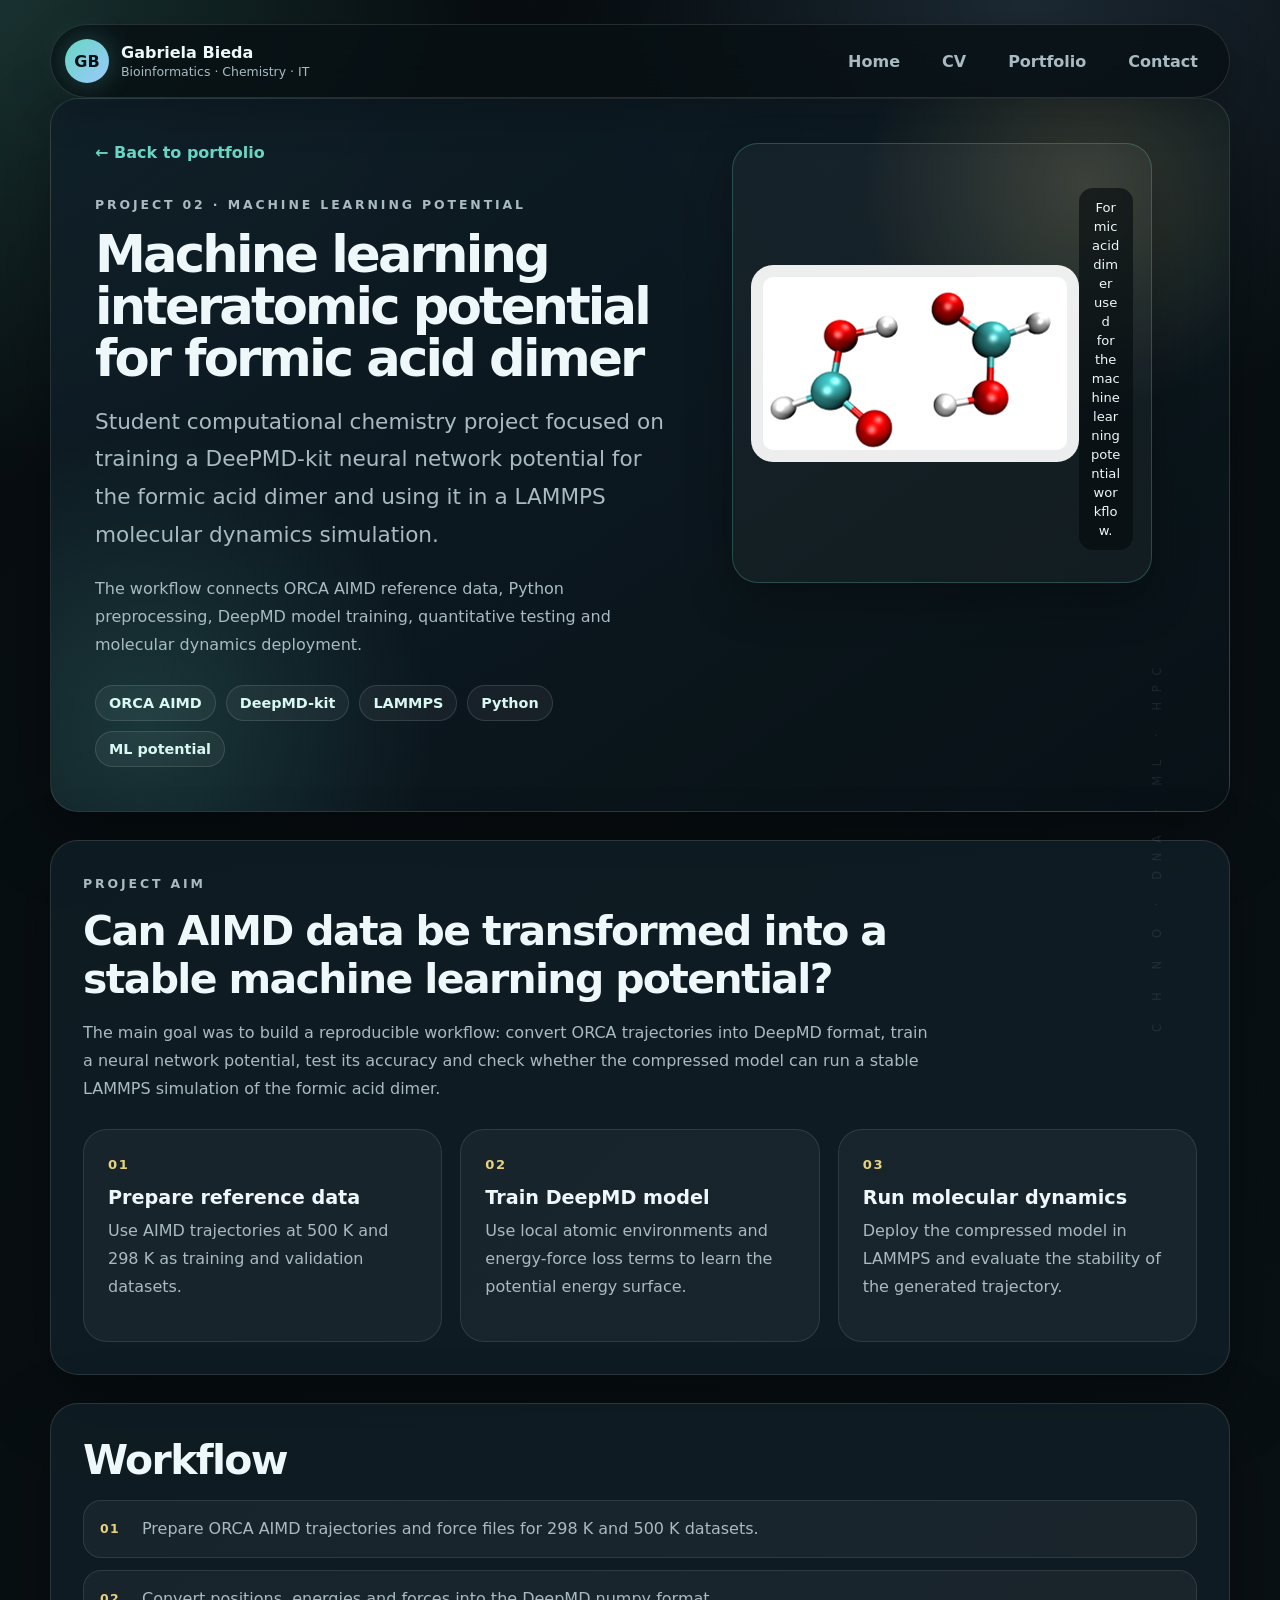
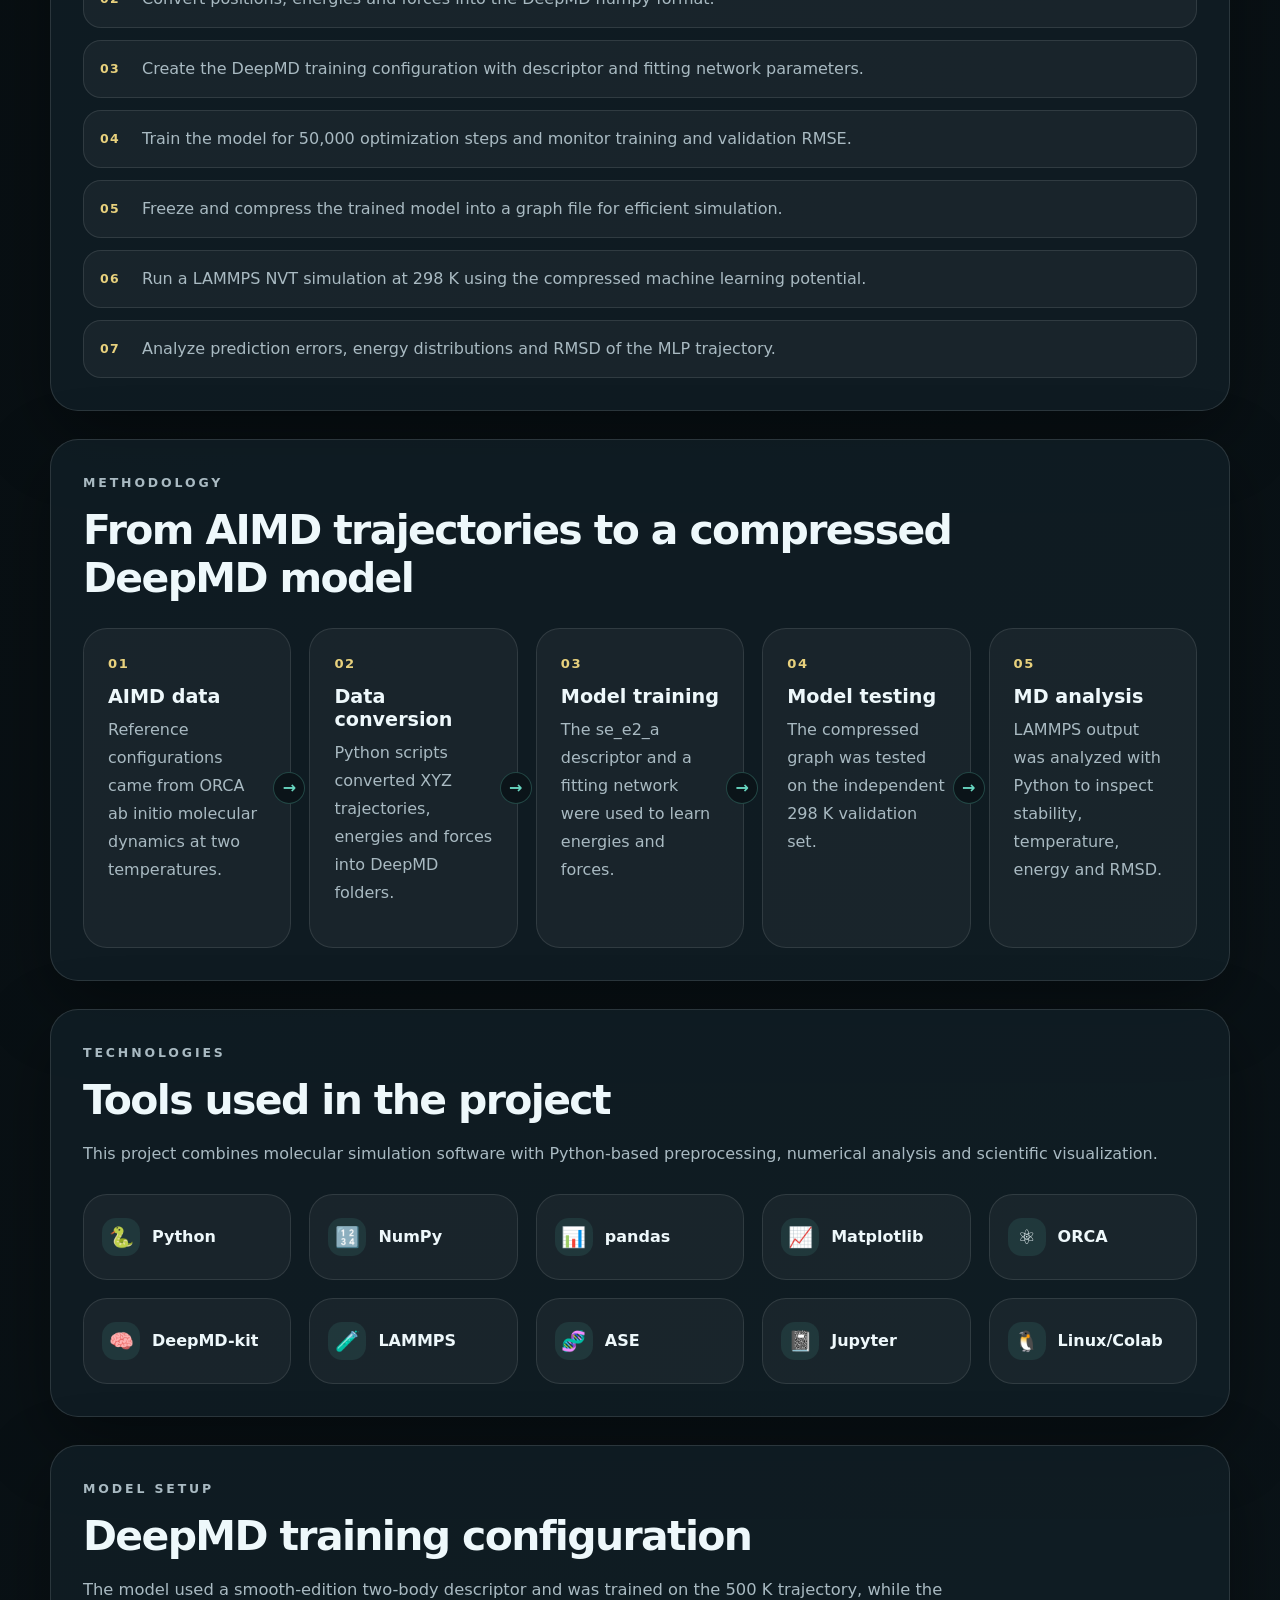
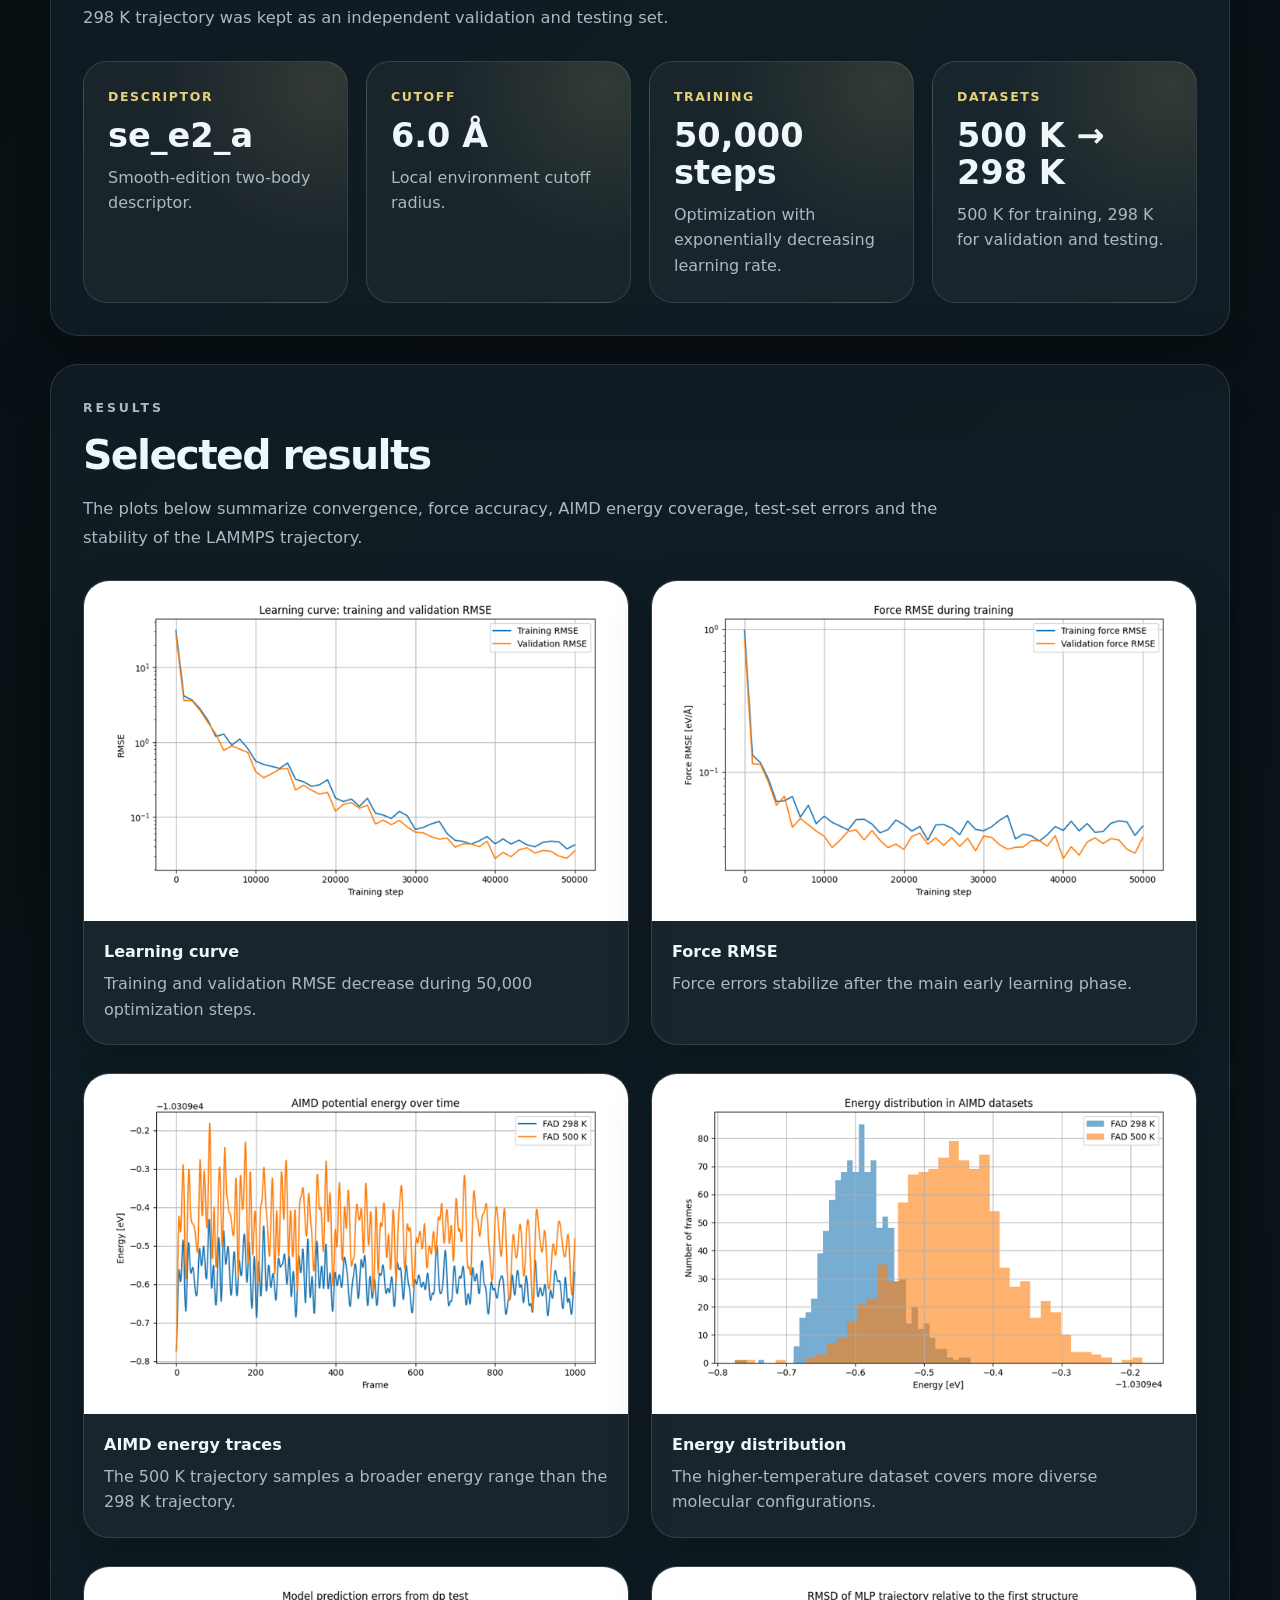
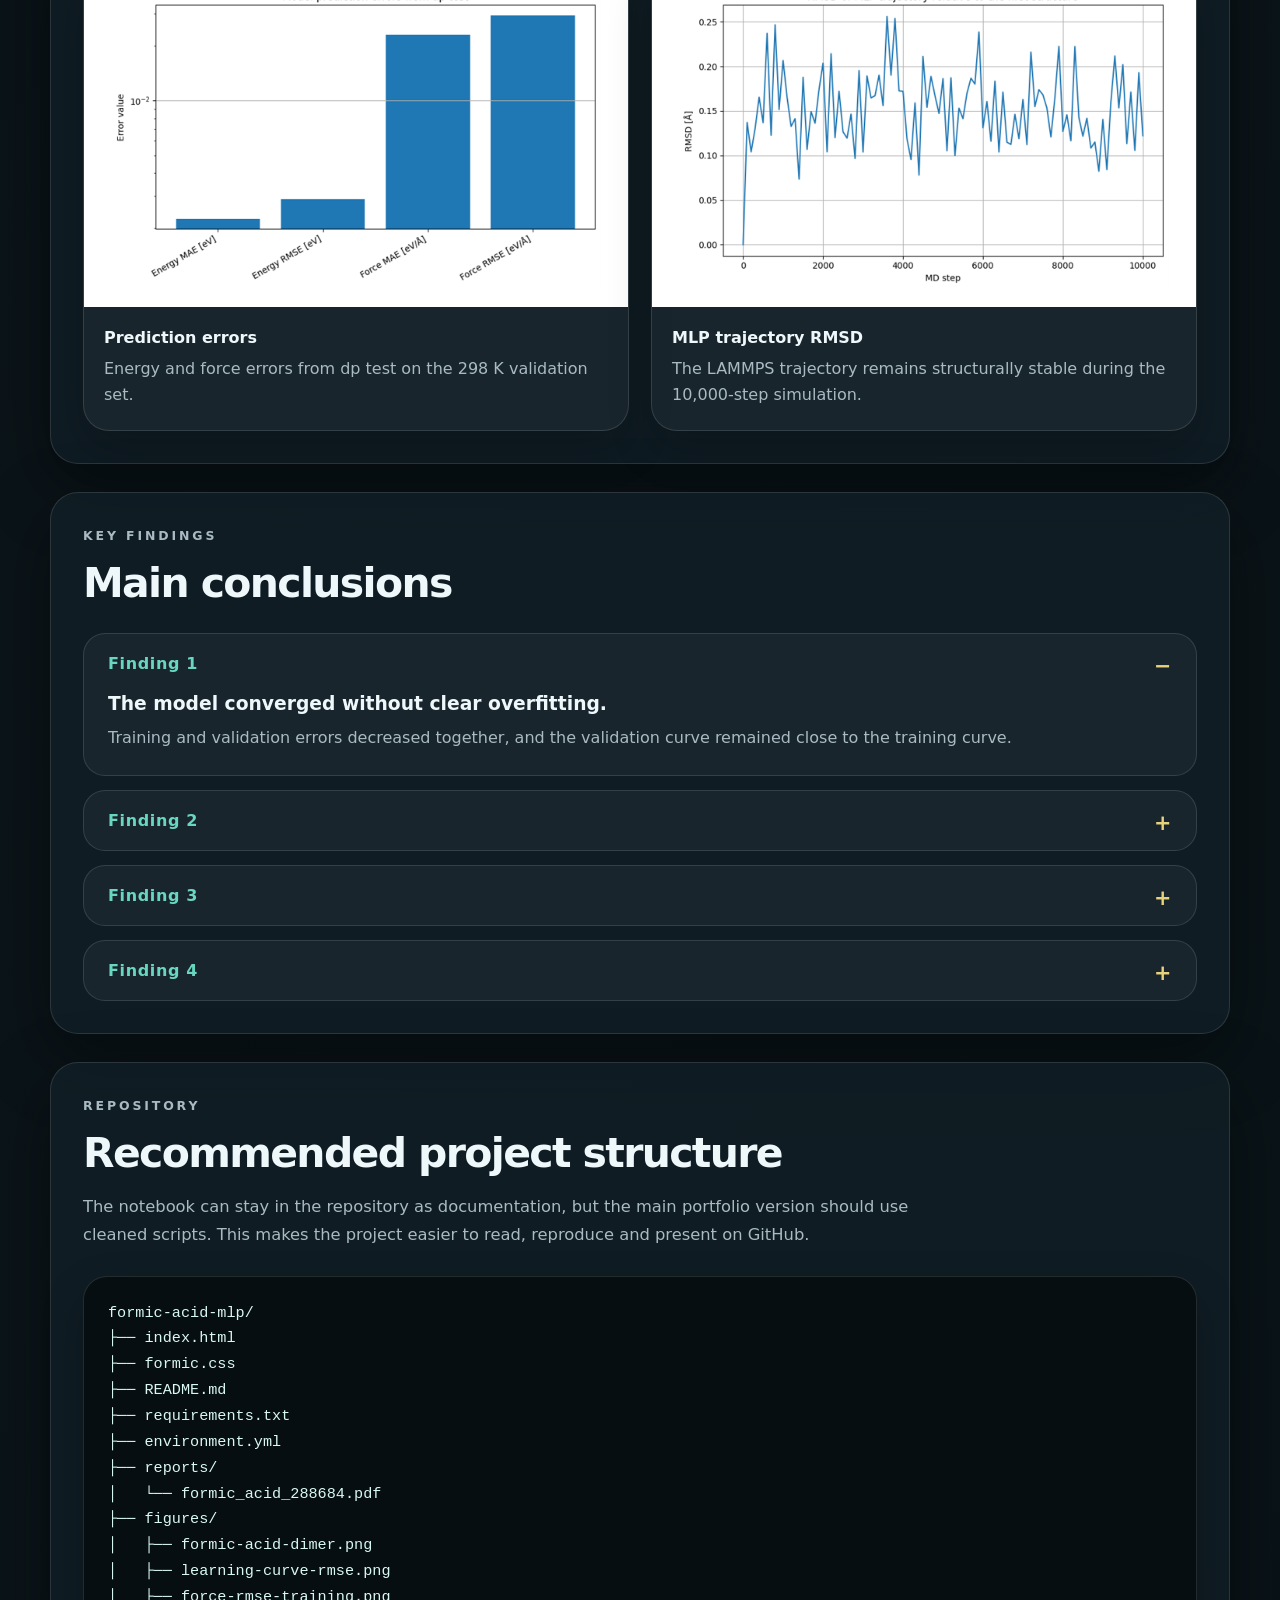
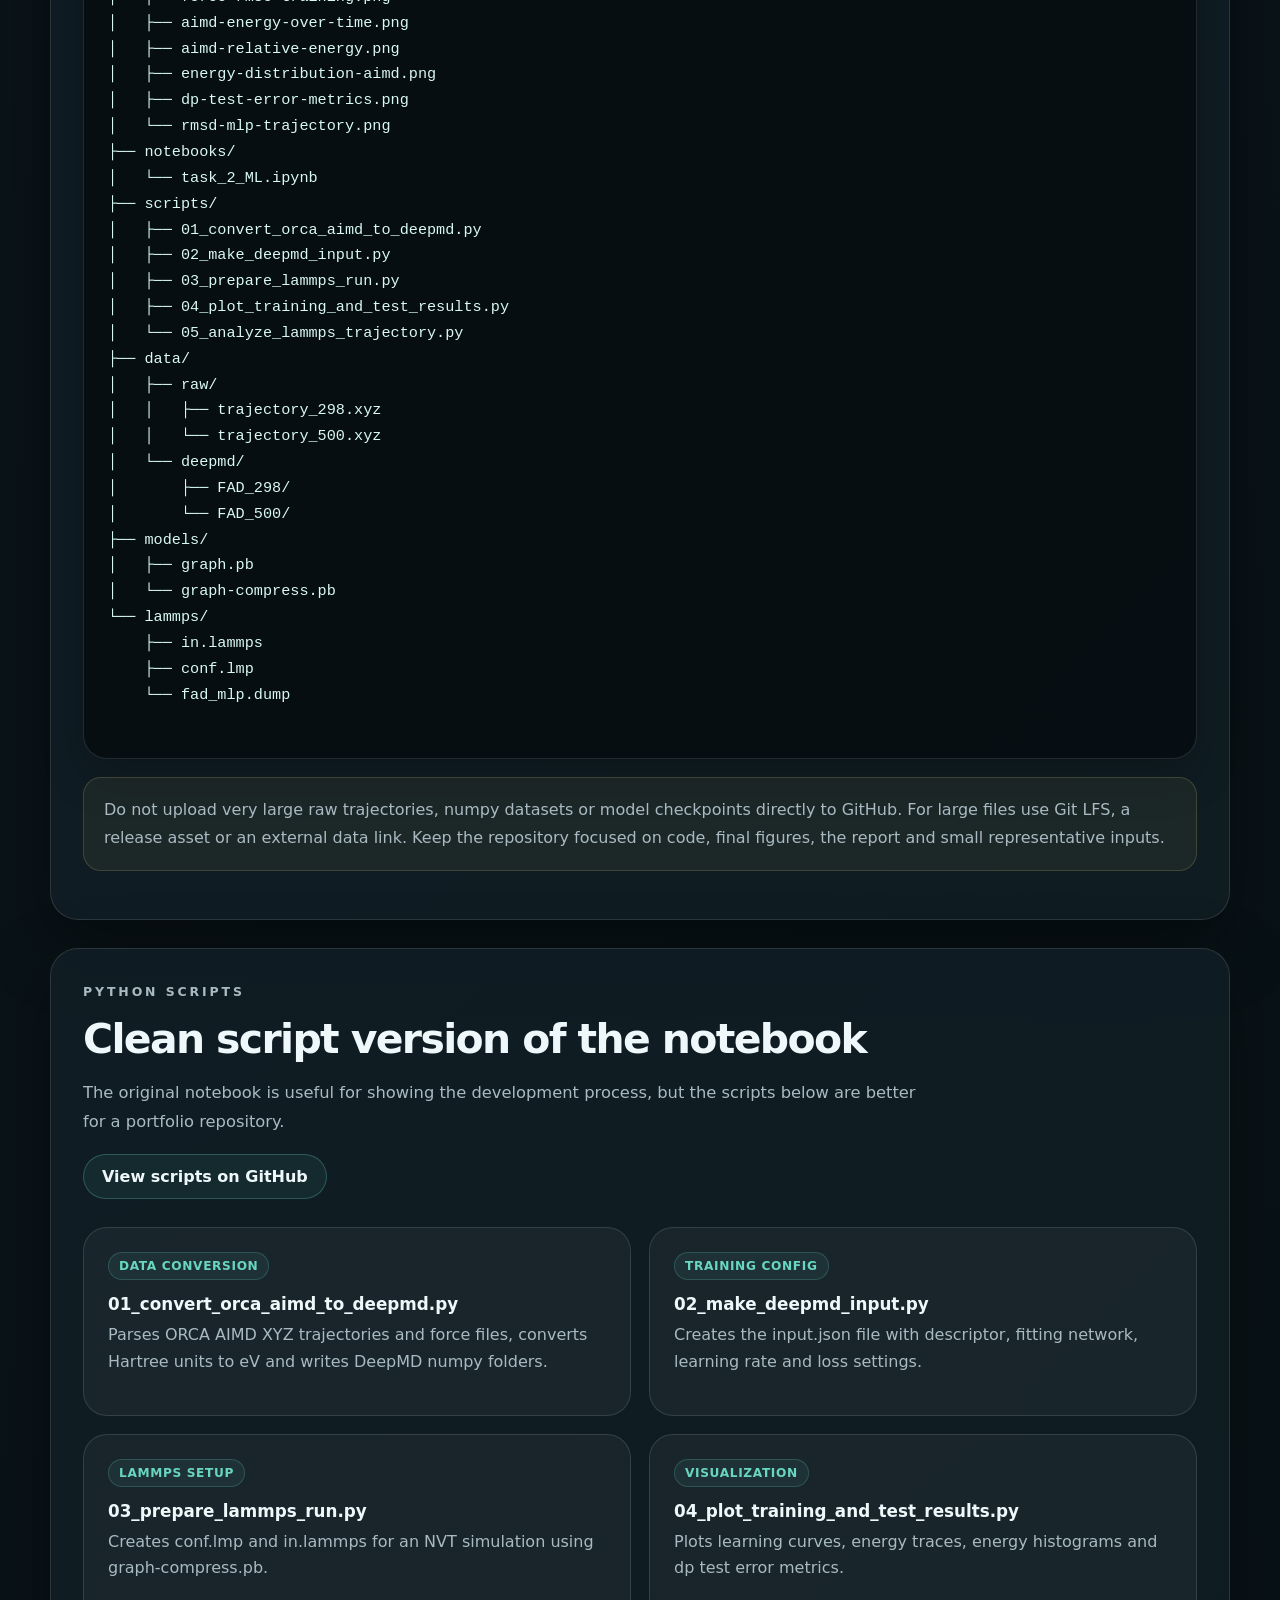
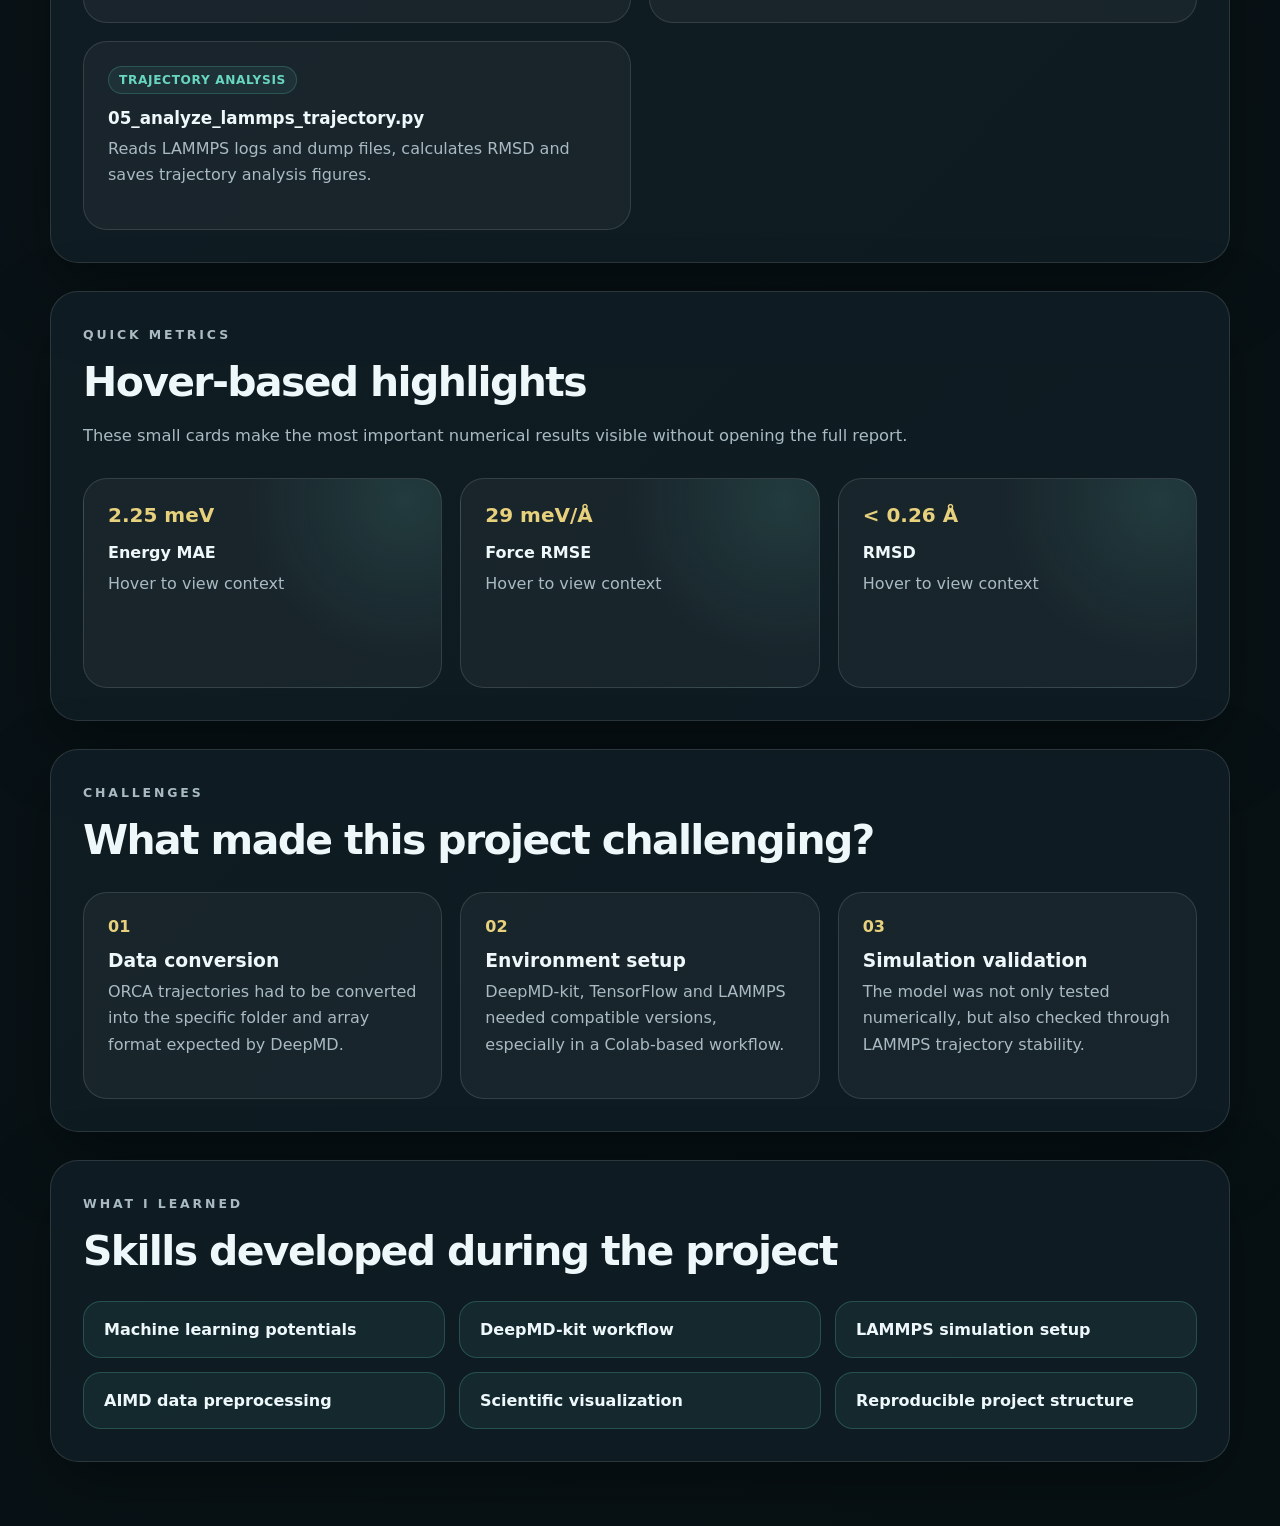
==== commit 4835abfa: "Update repository in index.html" ====
--- a/projects/deepmd/index.html
+++ b/projects/deepmd/index.html
@@ -387,12 +387,21 @@
 │   ├── 03_prepare_lammps_run.py
 │   ├── 04_plot_training_and_test_results.py
 │   └── 05_analyze_lammps_trajectory.py
-├── lammps/
-│   └── in.lammps
 ├── data/
-│   └── README.md
-└── models/
-    └── README.md</code></pre>
+│   ├── raw/
+│   │   ├── trajectory_298.xyz
+│   │   └── trajectory_500.xyz
+│   └── deepmd/
+│       ├── FAD_298/
+│       └── FAD_500/
+├── models/
+│   ├── graph.pb
+│   └── graph-compress.pb
+└── lammps/
+    ├── in.lammps
+    ├── conf.lmp
+    └── fad_mlp.dump
+        </code></pre>
 
         <p class="repo-note">
           Do not upload very large raw trajectories, numpy datasets or model checkpoints directly to GitHub.
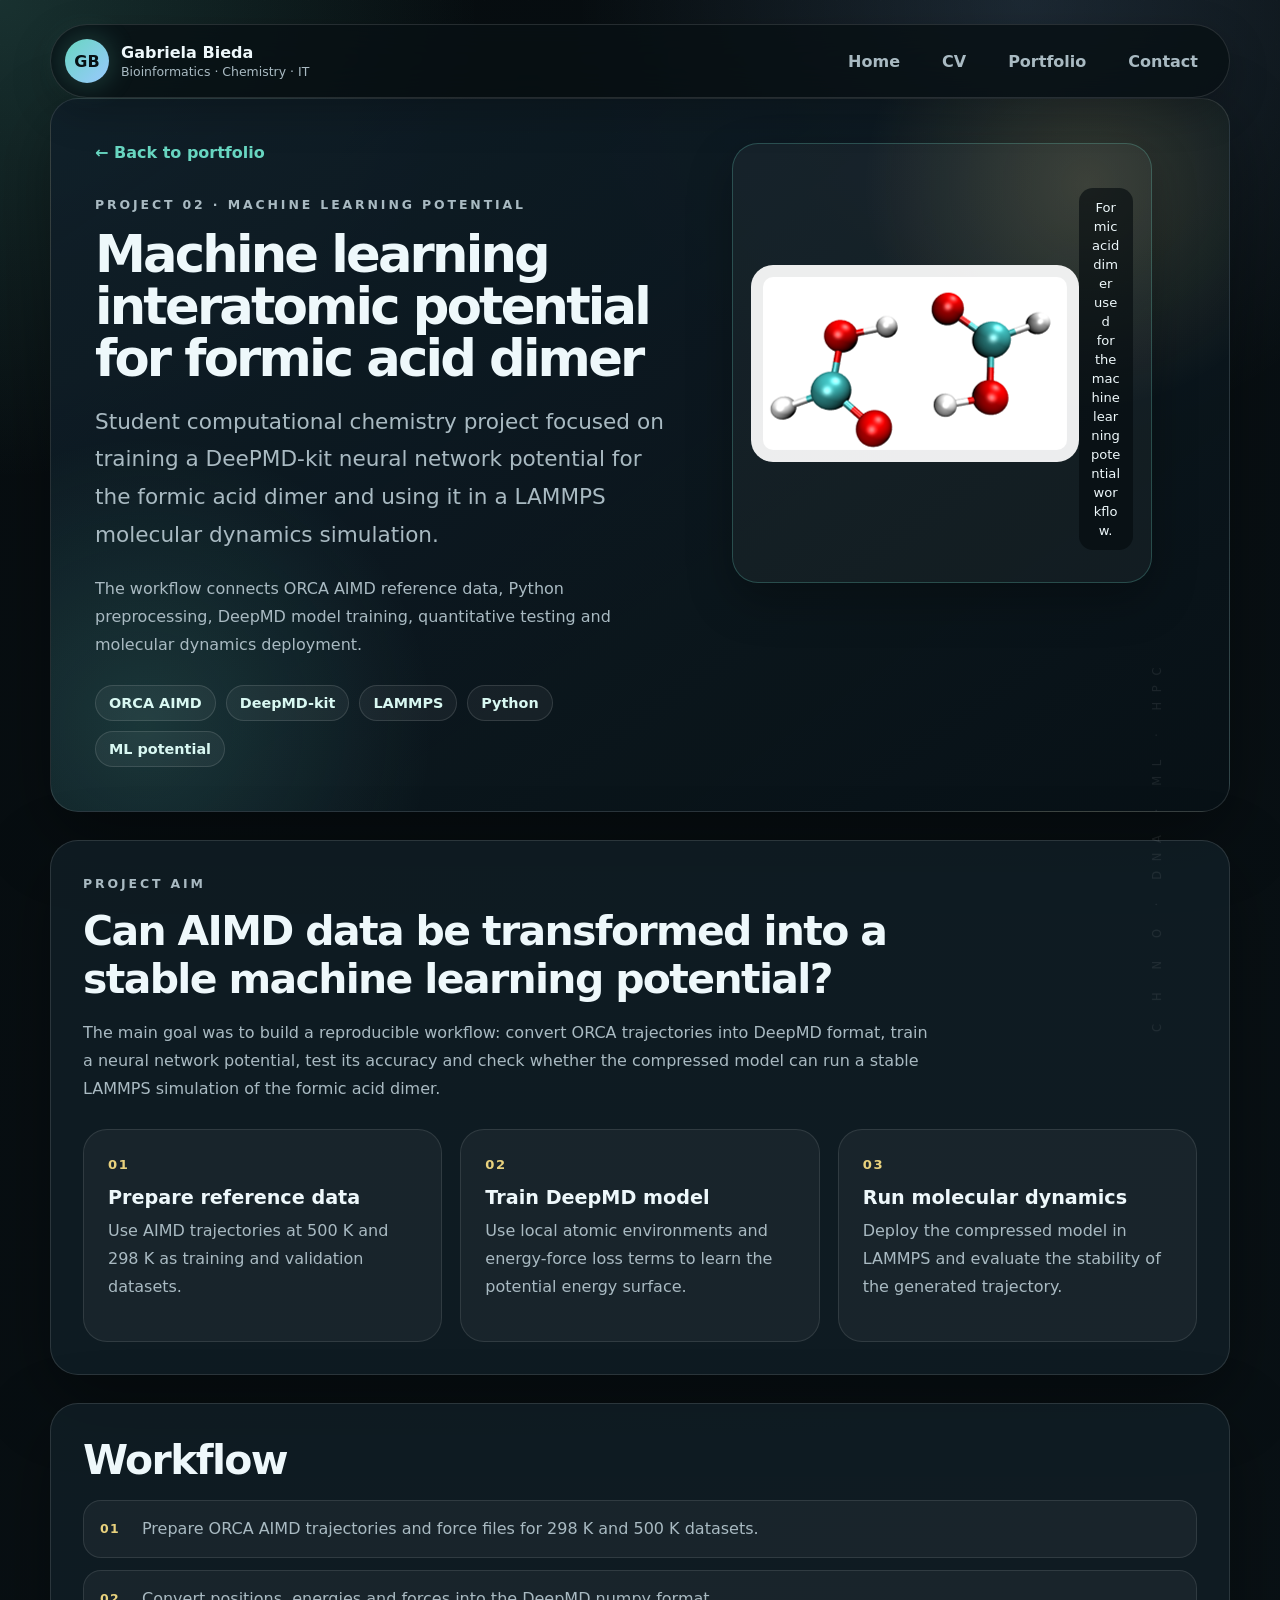
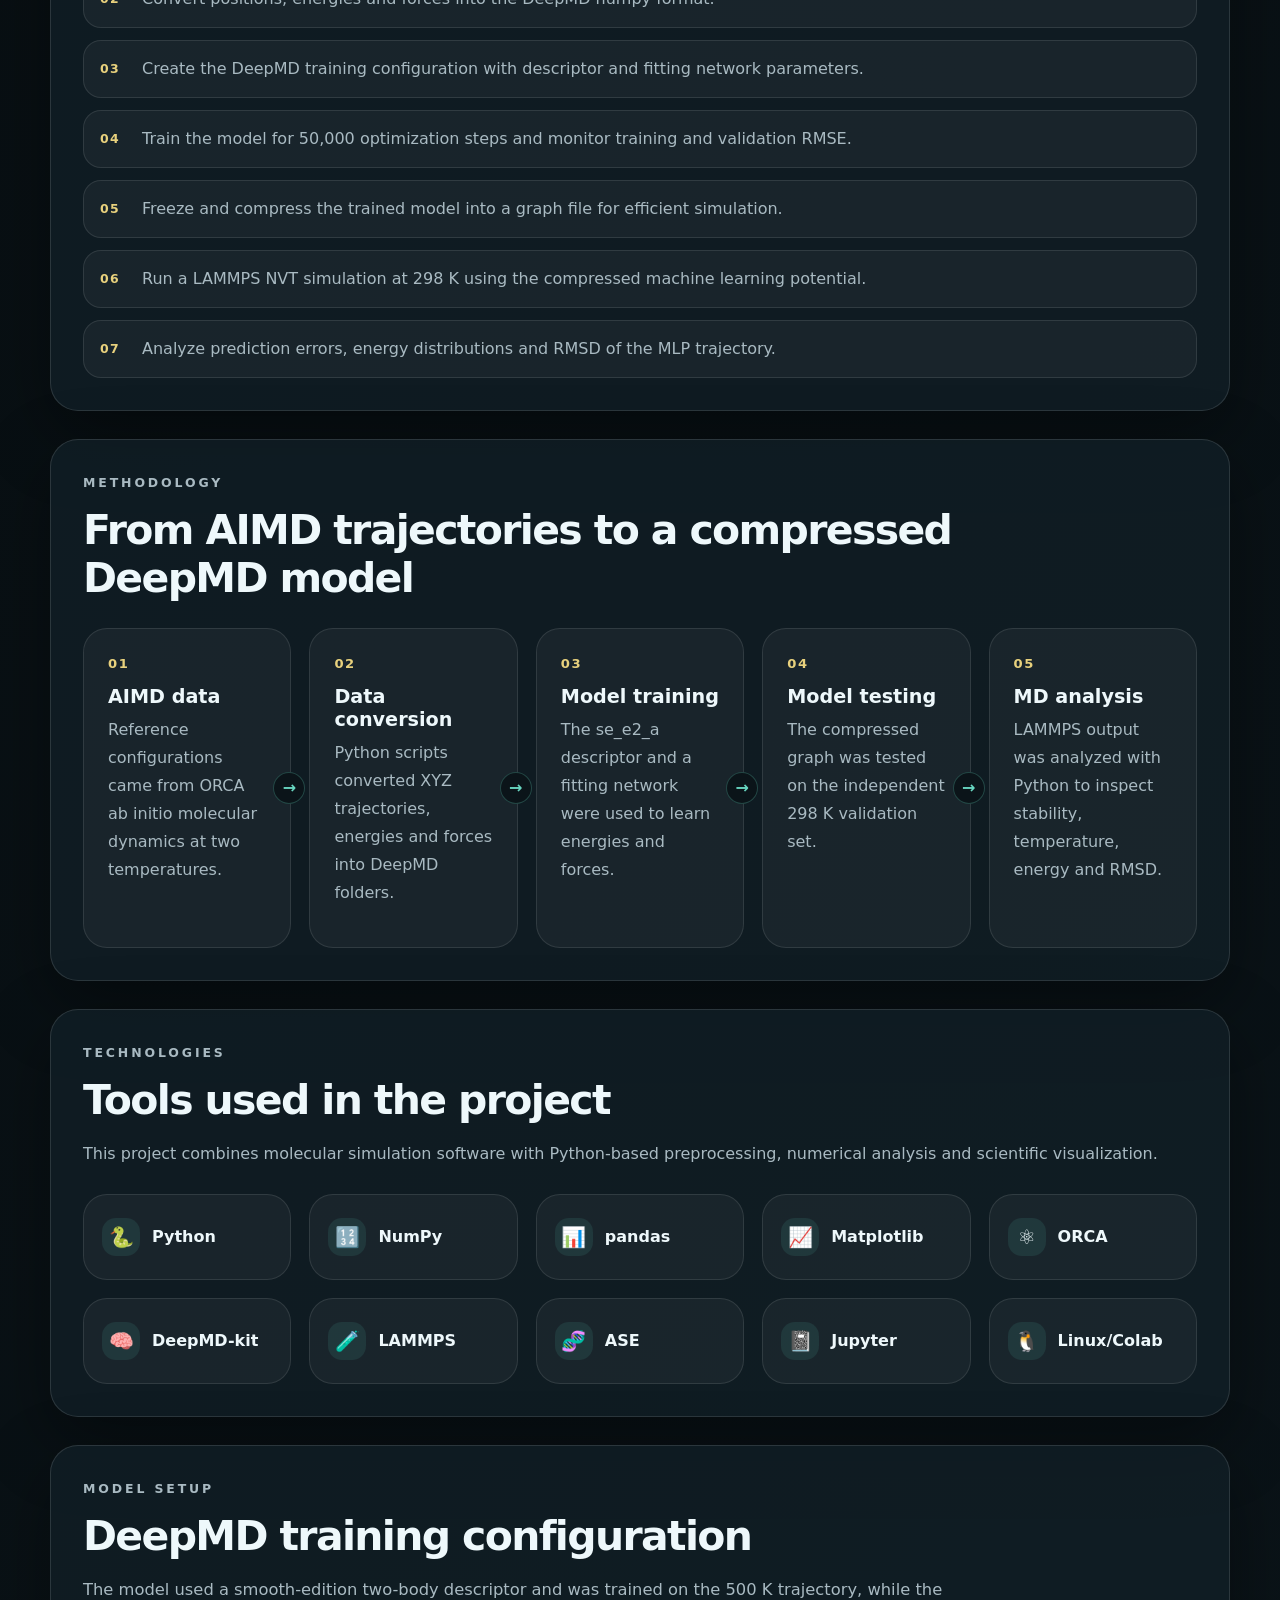
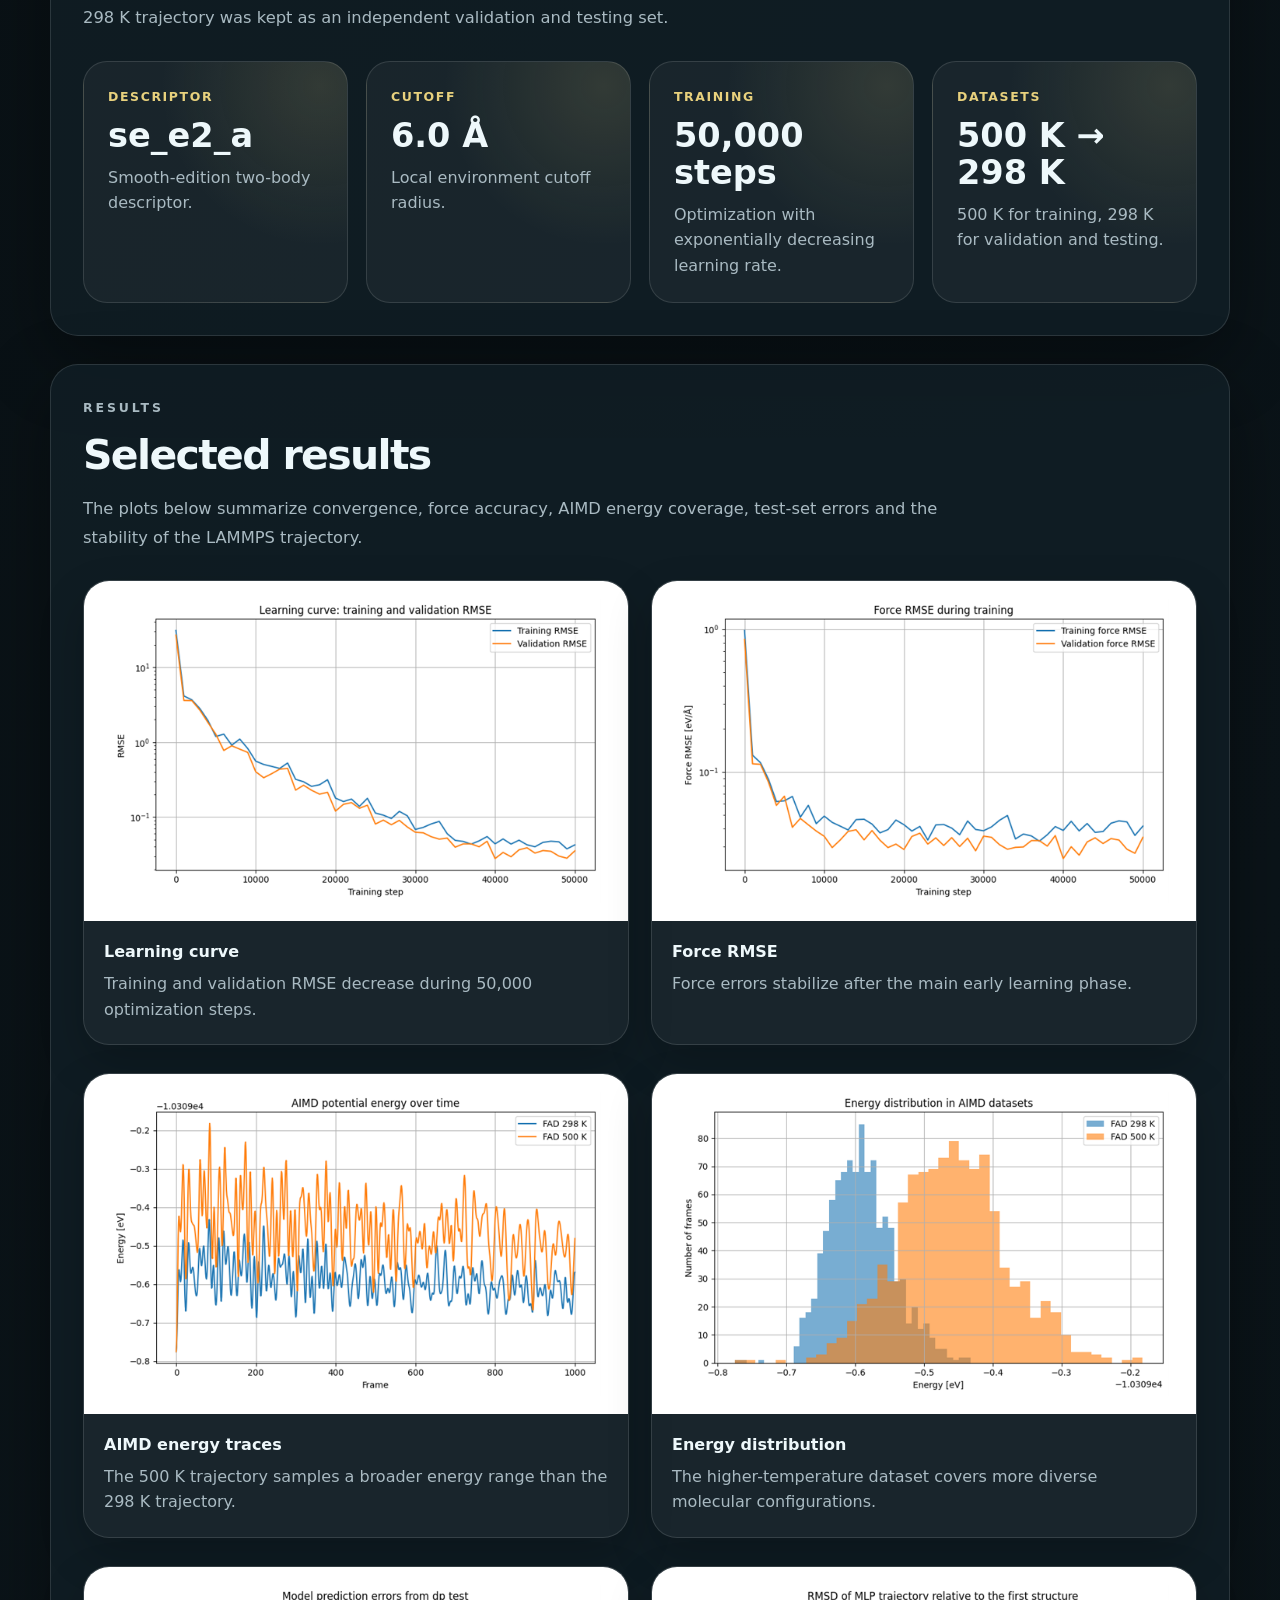
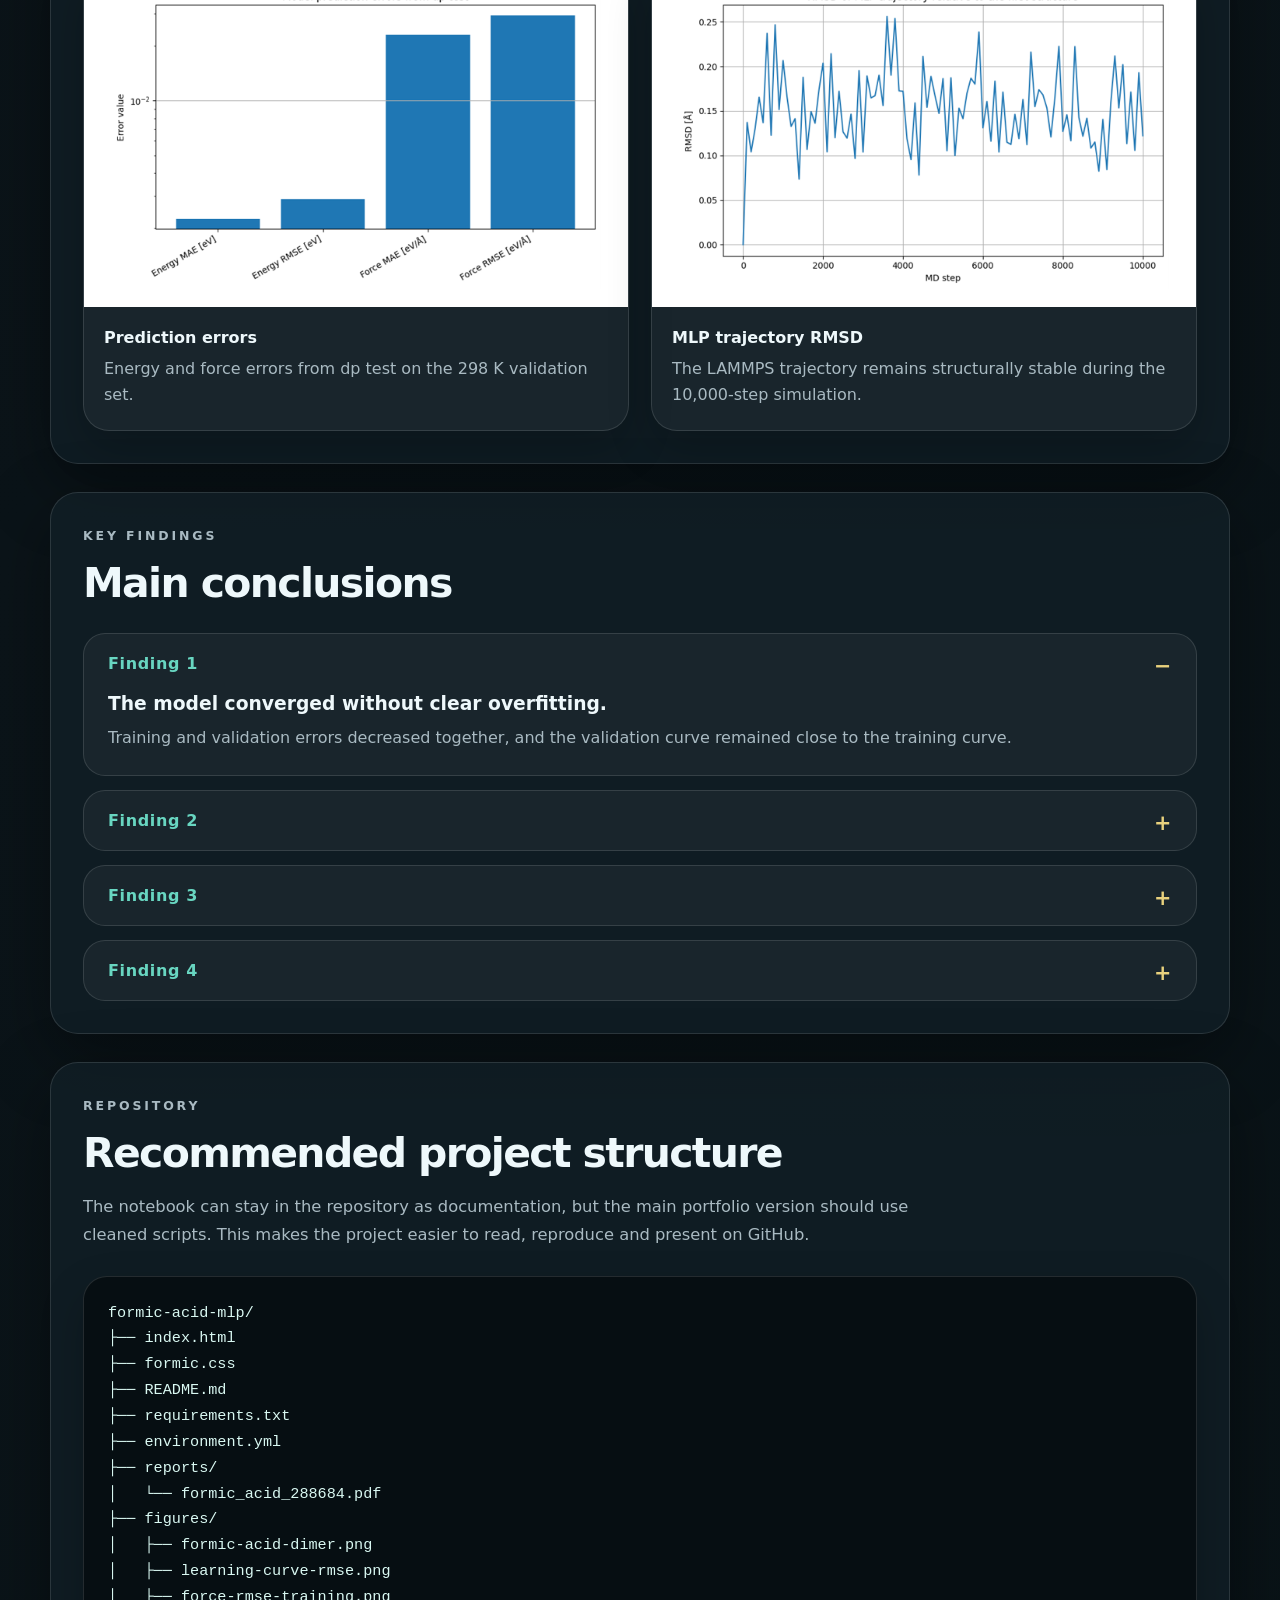
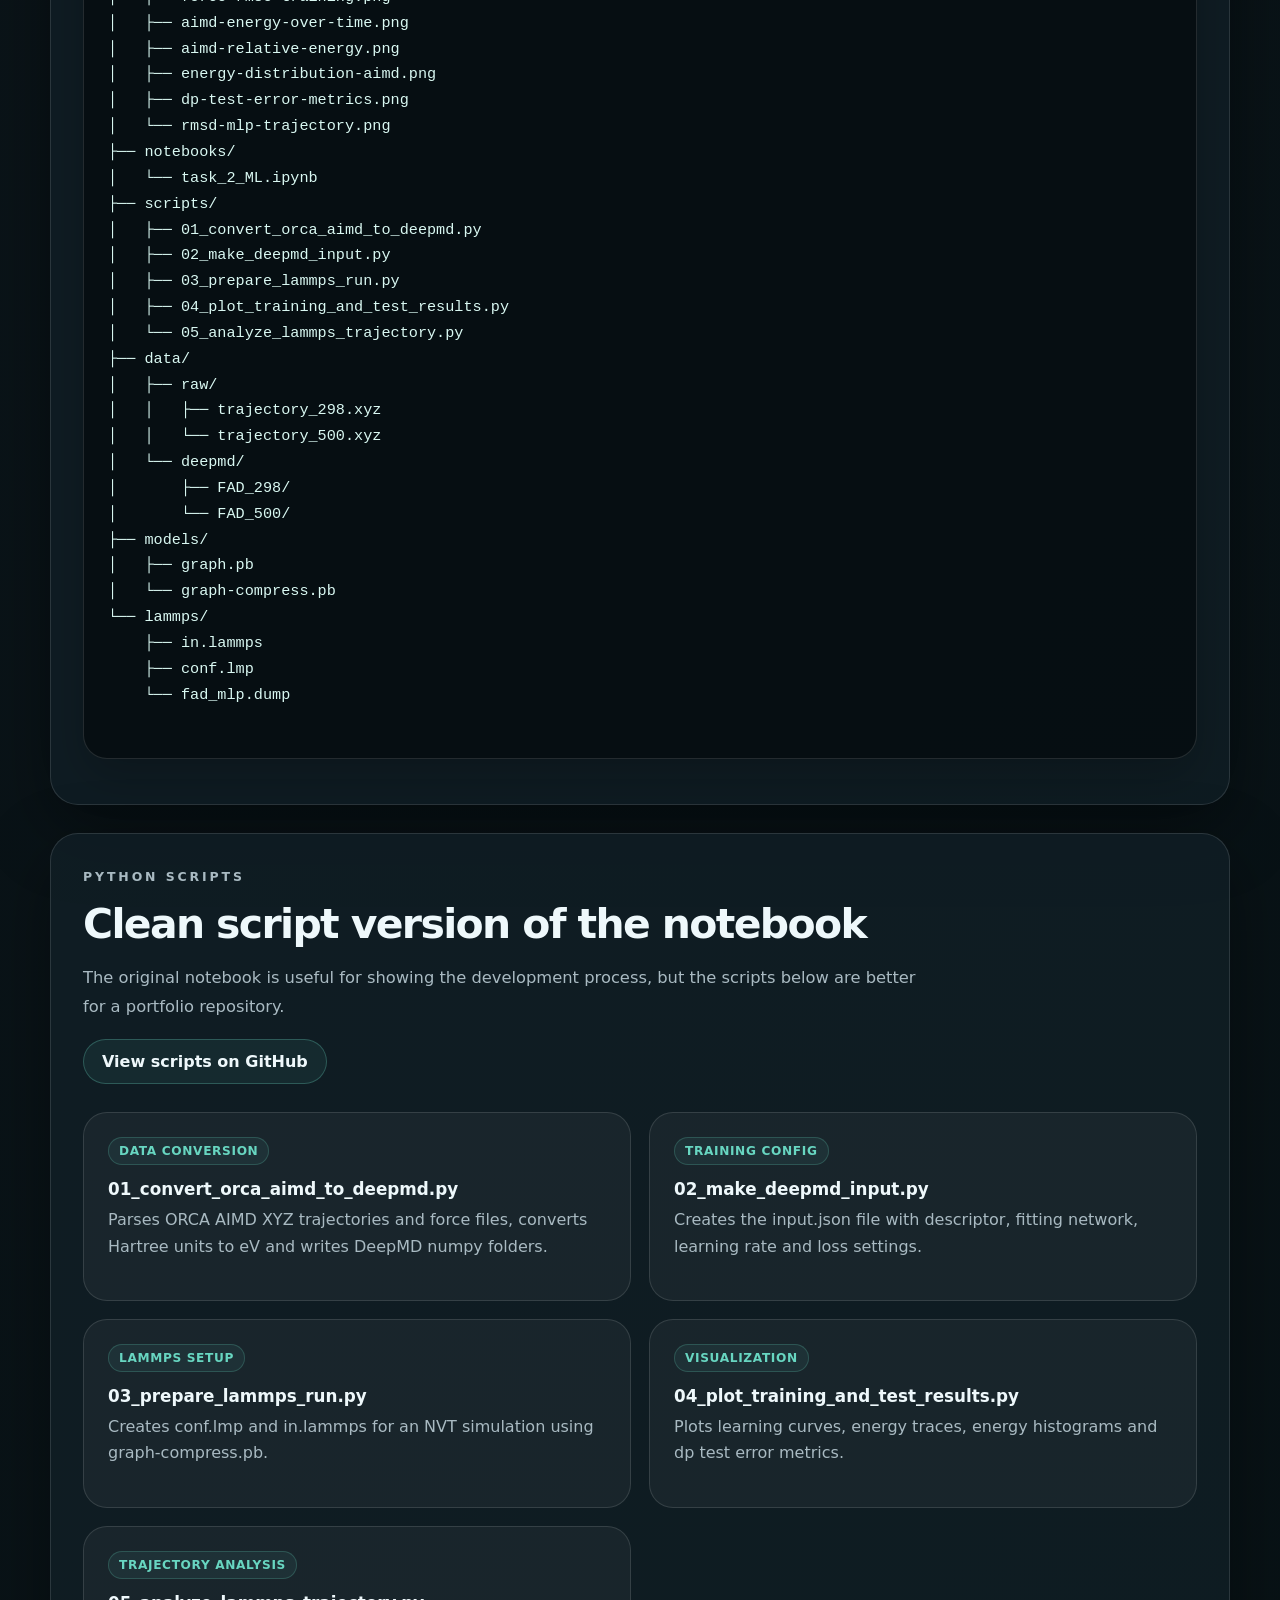
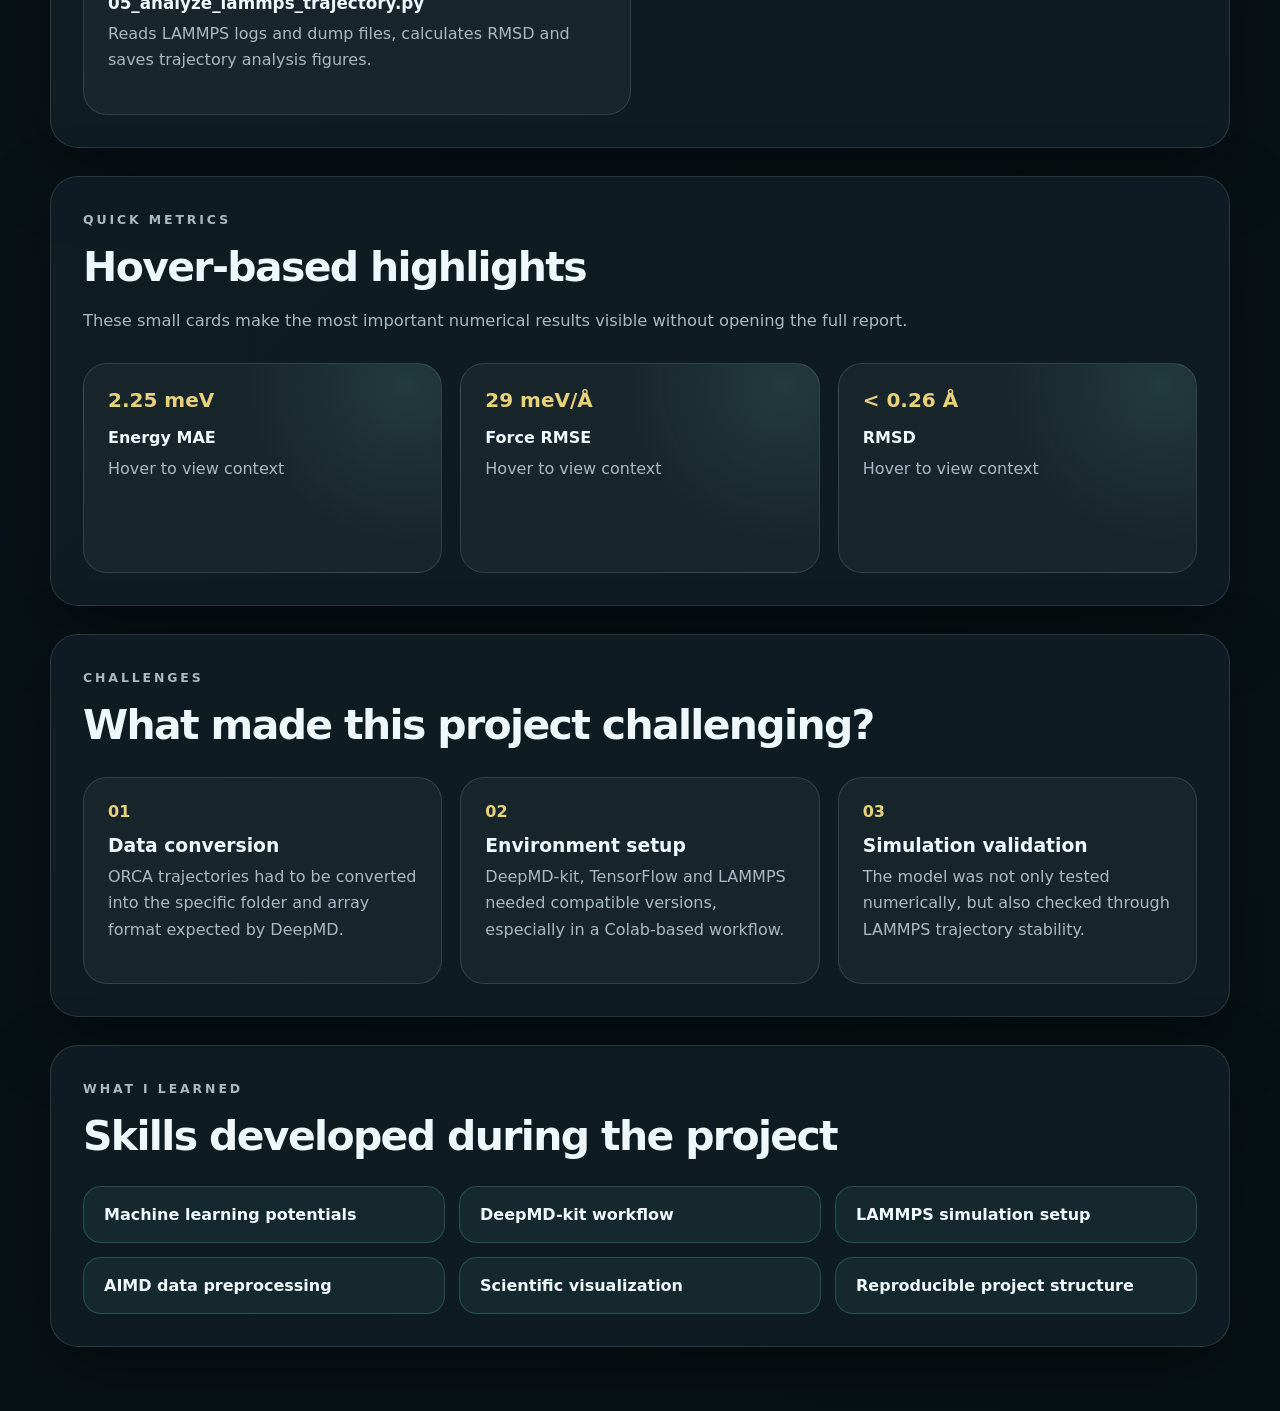
==== commit 7faf854a: "Update index.html" ====
--- a/projects/deepmd/index.html
+++ b/projects/deepmd/index.html
@@ -403,11 +403,7 @@
     └── fad_mlp.dump
         </code></pre>
 
-        <p class="repo-note">
-          Do not upload very large raw trajectories, numpy datasets or model checkpoints directly to GitHub.
-          For large files use Git LFS, a release asset or an external data link. Keep the repository focused on code,
-          final figures, the report and small representative inputs.
-        </p>
+      
       </section>
 
       <section class="project-section" aria-labelledby="scripts-title">
@@ -418,7 +414,7 @@
         </p>
 
         <div class="section-actions">
-          <a class="github-button" href="https://github.com/Gabii3355/Gabii3355.github.io/tree/main/projects/formic-acid-mlp/scripts" target="_blank" rel="noopener noreferrer">
+          <a class="github-button" href="https://github.com/Gabii3355/Gabii3355.github.io/tree/main/projects/deepmd/scripts" target="_blank" rel="noopener noreferrer">
             View scripts on GitHub
           </a>
         </div>
